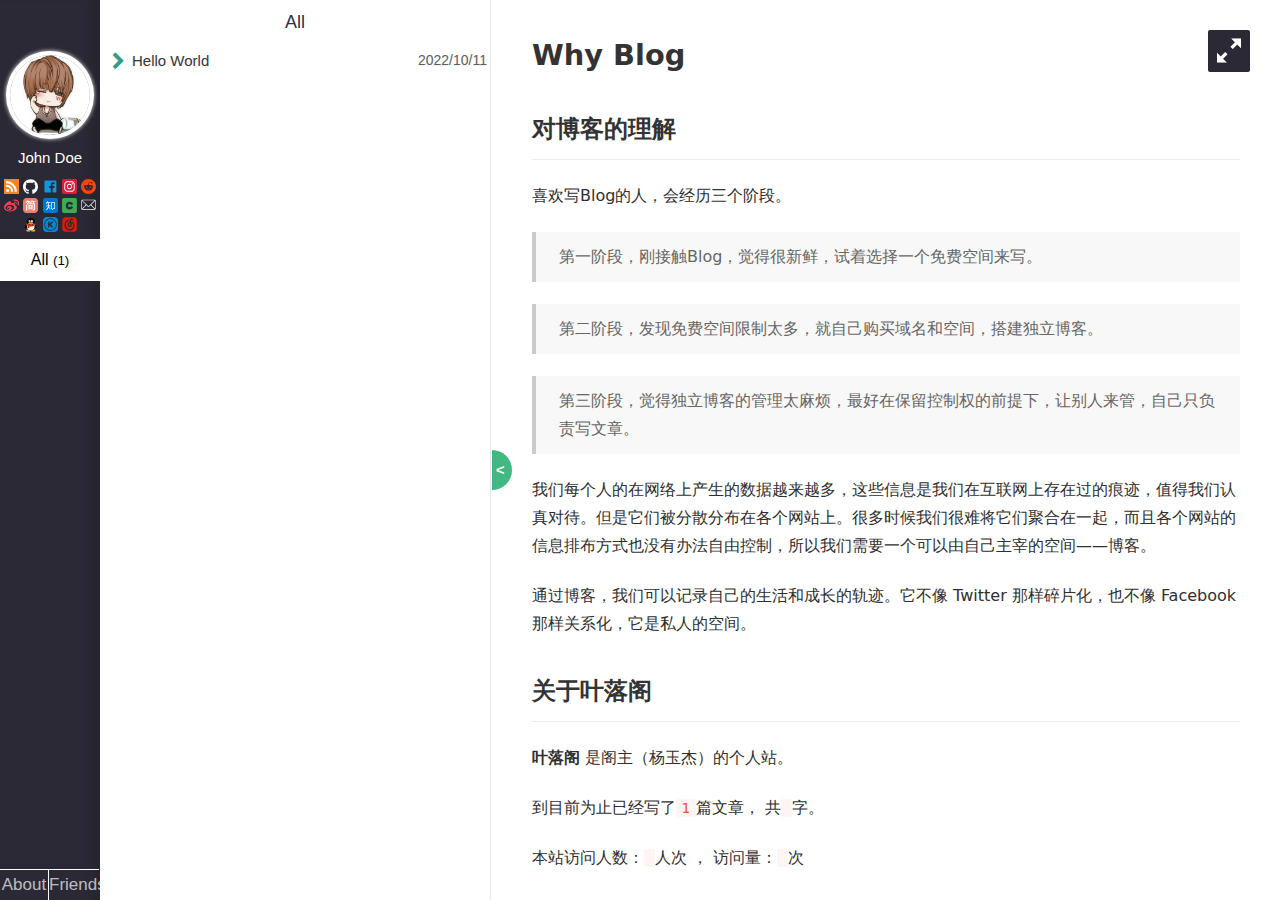
==== index.html @ d43d52f9 "Site updated: 2022-10-11 15:00:33" ====
<!DOCTYPE html>
<html>
<head>
  <meta charset="utf-8">
  <title>Hexo</title>
  <meta name="keywords" content="">
  <meta name="description" content="Hexo">
    <meta name="viewport" content="width=device-width, initial-scale=1, maximum-scale=1">
<meta property="og:type" content="website">
<meta property="og:title" content="Hexo">
<meta property="og:url" content="http://example.com/index.html">
<meta property="og:site_name" content="Hexo">
<meta property="og:locale" content="en_US">
<meta property="article:author" content="John Doe">
<meta name="twitter:card" content="summary">


<link rel="icon" href="/img/avatar.jpg">

<link href="/css/style.css?v=1.1.0" rel="stylesheet">

<link href="/css/hl_theme/atom-light.css?v=1.1.0" rel="stylesheet">

<link href="//cdn.jsdelivr.net/npm/animate.css@4.1.0/animate.min.css" rel="stylesheet">

<script src="//cdn.jsdelivr.net/npm/jquery@3.5.1/dist/jquery.min.js"></script>
<script src="/js/titleTip.js?v=1.1.0" ></script>

<script src="//cdn.jsdelivr.net/npm/highlightjs@9.16.2/highlight.pack.min.js"></script>
<script>
    hljs.initHighlightingOnLoad();
</script>

<script src="//cdn.jsdelivr.net/npm/nprogress@0.2.0/nprogress.min.js"></script>



<script src="//cdn.jsdelivr.net/npm/jquery.cookie@1.4.1/jquery.cookie.min.js" ></script>

<script src="/js/iconfont.js?v=1.1.0" ></script>

<meta name="generator" content="Hexo 6.3.0"></head>
<div style="display: none">
  <input class="theme_disqus_on" value="false">
  <input class="theme_preload_comment" value="">
  <input class="theme_blog_path" value="">
  <input id="theme_shortcut" value="true" />
  <input id="theme_highlight_on" value="true" />
  <input id="theme_code_copy" value="true" />
</div>



<body>
<aside class="nav mobile">
    <div class="nav-left">
        <a href="/"
   class="avatar_target">
    <img class="avatar"
         src="/img/avatar.jpg"/>
</a>
<div class="author">
    <span>John Doe</span>
</div>

<div class="icon">
    
        
            <a title="rss"
               href="/atom.xml"
               target="_blank">
                
                    <svg class="iconfont-svg" aria-hidden="true">
                        <use xlink:href="#icon-rss"></use>
                    </svg>
                
            </a>
        
    
        
            <a title="github"
               href="https://github.com/yelog"
               target="_blank">
                
                    <svg class="iconfont-svg" aria-hidden="true">
                        <use xlink:href="#icon-github"></use>
                    </svg>
                
            </a>
        
    
        
            <a title="facebook"
               href="https://www.facebook.com/faker.tops"
               target="_blank">
                
                    <svg class="iconfont-svg" aria-hidden="true">
                        <use xlink:href="#icon-facebook"></use>
                    </svg>
                
            </a>
        
    
        
    
        
    
        
            <a title="instagram"
               href="https://www.facebook.com/faker.tops"
               target="_blank">
                
                    <svg class="iconfont-svg" aria-hidden="true">
                        <use xlink:href="#icon-instagram"></use>
                    </svg>
                
            </a>
        
    
        
            <a title="reddit"
               href="https://www.reddit.com/user/yelog/"
               target="_blank">
                
                    <svg class="iconfont-svg" aria-hidden="true">
                        <use xlink:href="#icon-reddit"></use>
                    </svg>
                
            </a>
        
    
        
            <a title="weibo"
               href="http://weibo.com/u/2307534817"
               target="_blank">
                
                    <svg class="iconfont-svg" aria-hidden="true">
                        <use xlink:href="#icon-weibo"></use>
                    </svg>
                
            </a>
        
    
        
            <a title="jianshu"
               href="https://www.jianshu.com/u/ff56736de7cf"
               target="_blank">
                
                    <svg class="iconfont-svg" aria-hidden="true">
                        <use xlink:href="#icon-jianshu"></use>
                    </svg>
                
            </a>
        
    
        
            <a title="zhihu"
               href="https://www.zhihu.com/people/jaytp/activities"
               target="_blank">
                
                    <svg class="iconfont-svg" aria-hidden="true">
                        <use xlink:href="#icon-zhihu"></use>
                    </svg>
                
            </a>
        
    
        
    
        
            <a title="oschina"
               href="https://my.oschina.net/yelog"
               target="_blank">
                
                    <svg class="iconfont-svg" aria-hidden="true">
                        <use xlink:href="#icon-oschina"></use>
                    </svg>
                
            </a>
        
    
        
    
        
            <a title="email"
               href="mailto:jaytp@qq.com"
               target="_blank">
                
                    <svg class="iconfont-svg" aria-hidden="true">
                        <use xlink:href="#icon-email"></use>
                    </svg>
                
            </a>
        
    
        
            <a title="qq"
               href="http://wpa.qq.com/msgrd?v=3&uin=872336115&site=qq&menu=yes"
               target="_blank">
                
                    <svg class="iconfont-svg" aria-hidden="true">
                        <use xlink:href="#icon-qq"></use>
                    </svg>
                
            </a>
        
    
        
            <a title="kugou"
               href="https://www.kugou.com/"
               target="_blank">
                
                    <svg class="iconfont-svg" aria-hidden="true">
                        <use xlink:href="#icon-kugou"></use>
                    </svg>
                
            </a>
        
    
        
            <a title="neteasemusic"
               href="https://music.163.com/#/user/home?id=88151013"
               target="_blank">
                
                    <svg class="iconfont-svg" aria-hidden="true">
                        <use xlink:href="#icon-neteasemusic"></use>
                    </svg>
                
            </a>
        
    
</div>




<ul>
    <li>
        <div class="all active" data-rel="All">All
            
                <small>(1)</small>
            
        </div>
    </li>
    
</ul>
<div class="left-bottom">
    <div class="menus">
        
            
            
            
    </div>
    <div>
        
            <a class="about  hasFriend  site_url"
               
               href="/about">About</a>
        
        <a style="width: 50%"
                
                                           class="friends">Friends</a>
        
    </div>
</div>
<input type="hidden" id="yelog_site_posts_number" value="1">

<div style="display: none">
    <span id="busuanzi_value_site_uv"></span>
    <span id="busuanzi_value_site_pv"></span>
</div>

    </div>
    <div class="nav-right">
        <div class="friends-area">
    <div class="friends-title">
        Links
        <i class="iconfont icon-left"></i>
    </div>
    <div class="friends-content">
        <ul>
            
            <li><a target="_blank" href="http://yelog.org/">叶落阁</a></li>
            
        </ul>
    </div>
</div>
        <div class="title-list">
    <div class="right-top">
        <div id="default-panel">
            <i class="iconfont icon-search" data-title="搜索 快捷键 i"></i>
            <div class="right-title">All</div>
            <i class="iconfont icon-file-tree" data-title="切换到大纲视图 快捷键 w"></i>
        </div>
        <div id="search-panel">
            <i class="iconfont icon-left" data-title="返回"></i>
            <input id="local-search-input" autocomplete="off"/>
            <label class="border-line" for="input"></label>
            <i class="iconfont icon-case-sensitive" data-title="大小写敏感"></i>
            <i class="iconfont icon-tag" data-title="标签"></i>
        </div>
        <div id="outline-panel" style="display: none">
            <div class="right-title">大纲</div>
            <i class="iconfont icon-list" data-title="切换到文章列表"></i>
        </div>
    </div>

    <div class="tags-list">
    <input id="tag-search" />
    <div class="tag-wrapper">
        
    </div>

</div>

    
    <nav id="title-list-nav">
        
        
        <a  class="All "
           href="/2022/10/11/hello-world/"
           data-tag=""
           data-author="" >
            <span class="post-title" title="Hello World">Hello World</span>
            <span class="post-date" title="2022-10-11 10:20:55">2022/10/11</span>
        </a>
        
        <div id="no-item-tips">

        </div>
    </nav>
    <div id="outline-list">
    </div>
</div>

    </div>
    <div class="hide-list">
        <div class="semicircle" data-title="切换全屏 快捷键 s">
            <div class="brackets first"><</div>
            <div class="brackets">&gt;</div>
        </div>
    </div>
</aside>
<div id="post" class="index">
    <div class="pjax">
        <article class="index">
            <div class="toc-ref">
    
        <ol class="toc"><li class="toc-item toc-level-1"><a class="toc-link" href="#Why-Blog"><span class="toc-text">Why Blog</span></a><ol class="toc-child"><li class="toc-item toc-level-2"><a class="toc-link" href="#%E5%AF%B9%E5%8D%9A%E5%AE%A2%E7%9A%84%E7%90%86%E8%A7%A3"><span class="toc-text">对博客的理解</span></a></li><li class="toc-item toc-level-2"><a class="toc-link" href="#%E5%85%B3%E4%BA%8E%E5%8F%B6%E8%90%BD%E9%98%81"><span class="toc-text">关于叶落阁</span></a></li><li class="toc-item toc-level-2"><a class="toc-link" href="#%E5%8D%9A%E5%AE%A2%E5%B9%B3%E5%8F%B0"><span class="toc-text">博客平台</span></a></li></ol></li></ol>
    
<style>
    .left-col .switch-btn,
    .left-col .switch-area {
        display: none;
    }
    .toc-level-3 i,
    .toc-level-3 ol {
        display: none !important;
    }
</style>
</div>
            <h1 id="Why-Blog"><a href="#Why-Blog" class="headerlink" title="Why Blog"></a>Why Blog</h1><h2 id="对博客的理解"><a href="#对博客的理解" class="headerlink" title="对博客的理解"></a>对博客的理解</h2><p>喜欢写Blog的人，会经历三个阶段。</p>
<blockquote>
<p>第一阶段，刚接触Blog，觉得很新鲜，试着选择一个免费空间来写。</p>
</blockquote>
<blockquote>
<p>第二阶段，发现免费空间限制太多，就自己购买域名和空间，搭建独立博客。</p>
</blockquote>
<blockquote>
<p>第三阶段，觉得独立博客的管理太麻烦，最好在保留控制权的前提下，让别人来管，自己只负责写文章。</p>
</blockquote>
<p>我们每个人的在网络上产生的数据越来越多，这些信息是我们在互联网上存在过的痕迹，值得我们认真对待。但是它们被分散分布在各个网站上。很多时候我们很难将它们聚合在一起，而且各个网站的信息排布方式也没有办法自由控制，所以我们需要一个可以由自己主宰的空间——博客。</p>
<p>通过博客，我们可以记录自己的生活和成长的轨迹。它不像 Twitter 那样碎片化，也不像 Facebook 那样关系化，它是私人的空间。</p>
<h2 id="关于叶落阁"><a href="#关于叶落阁" class="headerlink" title="关于叶落阁"></a>关于叶落阁</h2><p><strong>叶落阁</strong> 是阁主（杨玉杰）的个人站。</p>
<p>到目前为止已经写了<code class="article_number"></code>篇文章， 共<code class="site_word_count"></code>字。</p>
<p>本站访问人数：<code class="site_uv"></code>人次 ， 访问量：<code class="site_pv"></code>次</p>
<h2 id="博客平台"><a href="#博客平台" class="headerlink" title="博客平台"></a>博客平台</h2><p>这个博客通过 <a target="_blank" rel="noopener" href="https://hexo.io/">Hexo</a> 生成，部署在 <a target="_blank" rel="noopener" href="https://pages.github.com/">GitHub Pages</a>主题 <a target="_blank" rel="noopener" href="https://github.com/yelog/hexo-theme-3-hexo">3-hexo</a> 已经在github上开源</p>
<p><code>3-hexo</code> 主题使用交流可以加 Q群: <a target="_blank" href="//shang.qq.com/wpa/qunwpa?idkey=e8cf083cc097141eaf323396f1766809b8e90ff00c67bb441898f672892f6904"><img data-ignore border="0" src="//pub.idqqimg.com/wpa/images/group.png" alt="3-hexo使用交流" title="3-hexo使用交流"></a></p>
<p>主要功能：</p>
<ul>
<li>搜索支持文章标题、标签(#标签)、作者(@作者)</li>
<li>pad&#x2F;手机等移动端适配</li>
<li>页面全局快捷键 <a target="_blank" rel="noopener" href='http://yelog.org/2017/03/24/3-hexo-shortcuts/'>3-hexo快捷键说明</a></li>
</ul>

        </article>
        
        <p>
            <a  class="dashang" onclick="dashangToggle()">赏</a>
        </p>
        
        
    </div>
    <div class="copyright">
        <p class="footer-entry">
    ©2016-2020 Yelog
</p>
<p class="footer-entry">Built with <a href="https://hexo.io/" target="_blank">Hexo</a> and <a href="https://github.com/yelog/hexo-theme-3-hexo" target="_blank">3-hexo</a> theme</p>

    </div>
</div>
<div class="full-toc">
    <button class="full" data-title="切换全屏 快捷键 s"><span class="min mobile"></span></button>
<a class="" id="rocket" ></a>

</div>

<div class="hide_box" onclick="dashangToggle()"></div>
<div class="shang_box">
    <a class="shang_close"  onclick="dashangToggle()">×</a>
    <div class="shang_tit">
        <p>Help us with donation</p>
    </div>
    <div class="shang_payimg">
        <div class="pay_img">
            <img src="/img/alipay.jpg" class="alipay" title="扫码支持">
            <img src="/img/weixin.jpg" class="weixin" title="扫码支持">
        </div>
    </div>
    <div class="shang_payselect">
        <span><label><input type="radio" name="pay" checked value="alipay">alipay</label></span><span><label><input type="radio" name="pay" value="weixin">weixin</label></span>
    </div>
</div>


</body>
<script src="/js/jquery.pjax.js?v=1.1.0" ></script>

<script src="/js/script.js?v=1.1.0" ></script>
<script>
    var img_resize = 'default';
    function initArticle() {
        /*渲染对应的表格样式*/
        
            $("#post .pjax table").addClass("green_title");
        

        /*渲染打赏样式*/
        
        $("input[name=pay]").on("click", function () {
            if($("input[name=pay]:checked").val()=="weixin"){
                $(".shang_box .shang_payimg .pay_img").addClass("weixin_img");
            } else {
                $(".shang_box .shang_payimg .pay_img").removeClass("weixin_img");
            }
        })
        

        /*高亮代码块行号*/
        

        /*访问数量*/
        
        $.getScript("//busuanzi.ibruce.info/busuanzi/2.3/busuanzi.pure.mini.js");
        

        /*代码高亮，行号对齐*/
        $('.pre-numbering').css('line-height',$('.has-numbering').css('line-height'));

        
        
    }

    /*打赏页面隐藏与展示*/
    
    function dashangToggle() {
        $(".shang_box").fadeToggle();
        $(".hide_box").fadeToggle();
    }
    

</script>

<!--加入行号的高亮代码块样式-->

<!--自定义样式设置-->
<style>
    
    
    .nav {
        width: 542px;
    }
    .nav.fullscreen {
        margin-left: -542px;
    }
    .nav-left {
        width: 120px;
    }
    
    
    @media screen and (max-width: 1468px) {
        .nav {
            width: 492px;
        }
        .nav.fullscreen {
            margin-left: -492px;
        }
        .nav-left {
            width: 100px;
        }
    }
    
    
    @media screen and (max-width: 1024px) {
        .nav {
            width: 492px;
            margin-left: -492px
        }
        .nav.fullscreen {
            margin-left: 0;
        }
    }
    
    @media screen and (max-width: 426px) {
        .nav {
            width: 100%;
        }
        .nav-left {
            width: 100%;
        }
    }
    
    
    .nav-right .title-list nav a .post-title, .nav-right .title-list #local-search-result a .post-title {
        color: #383636;
    }
    
    
    .nav-right .title-list nav a .post-date, .nav-right .title-list #local-search-result a .post-date {
        color: #5e5e5f;
    }
    
    
    .nav-right nav a.hover, #local-search-result a.hover{
        background-color: #e2e0e0;
    }
    
    

    /*列表样式*/
    

    /* 背景图样式 */
    
    


    /*引用块样式*/
    

    /*文章列表背景图*/
    

    
</style>







</html>
---- css/style.css ----
#comments {
  padding: 2.5em;
  background: #fff;
}
#comments .comment-bar {
  display: block;
  cursor: pointer;
  background: rgba(255,255,255,0.3);
  padding: 0.5rem;
  -webkit-box-shadow: 3px 2px 8px rgba(0,0,0,0.07);
  box-shadow: 3px 2px 8px rgba(0,0,0,0.07);
  text-align: center;
  font-size: 2rem;
}
#comments .comment-bar a {
  display: inline-block;
  width: 3em;
  text-decoration: none;
  outline-width: 0;
  color: #258fb8;
  outline: none;
}
#comments .comment-bar a .fa.pulse {
  -webkit-animation-name: pulse;
  animation-name: pulse;
}
#comments .comment-bar a .fa.animated {
  -webkit-animation-duration: 1s;
  animation-duration: 1s;
  -webkit-animation-fill-mode: both;
  animation-fill-mode: both;
}
#comments .comment-bar a .fa.animated.infinite {
  -webkit-animation-iteration-count: infinite;
  animation-iteration-count: infinite;
}
#comments .comment-bar a .fa:before {
  content: "\f27b";
}
#comments .comment-bar a .fa.fa-spinner {
  display: none;
}
.shang_box {
  width: 540px;
  height: 450px;
  padding: 10px;
  background-color: #3f3f3f;
  -webkit-border-radius: 10px;
  border-radius: 10px;
  position: fixed;
  z-index: 41;
  left: 50%;
  top: 50%;
  margin-left: -280px;
  margin-top: -225px;
  border: 1px dotted #000;
  display: none;
}
.shang_box .shang_close {
  position: absolute;
  display: inline-block;
  font-weight: 200;
  font-size: 50px;
  right: 19px;
  outline: none;
  text-shadow: none;
  color: #4094c7;
}
.shang_box .shang_tit {
  width: 100%;
  font-family: Roboto, "Roboto", serif;
  height: 75px;
  text-align: center;
  line-height: 66px;
  color: #fff;
  font-size: 30px;
  margin-top: 7px;
  margin-right: 2px;
}
.shang_box .shang_payimg {
  width: 255px;
  height: 255px;
  padding: 10px;
  border: 6px solid #4094c7;
  margin: 0 auto;
  -webkit-border-radius: 3px;
  border-radius: 3px;
  overflow: hidden;
}
.shang_box .shang_payimg .pay_img {
  width: 535px;
  vertical-align: middle;
  transition: margin-left 0.5s;
}
.shang_box .shang_payimg .pay_img.weixin_img {
  margin-left: -280px;
}
.shang_box .shang_payimg .pay_img img {
  width: 255px;
}
.shang_box .shang_payimg .pay_img img.weixin {
  margin: auto 0 auto 16px;
  display: block;
  float: right;
}
.shang_box .shang_payselect {
  font-size: 20px;
  color: #fff;
  text-align: center;
  margin: 0 auto;
  margin-top: 20px;
  height: 60px;
  width: 320px;
}
.shang_box .shang_payselect input[type=radio],
.shang_box .shang_payselect label {
  cursor: pointer;
}
.hide_box {
  z-index: 40;
  background: #000;
  opacity: 0.5;
  -moz-opacity: 0.5;
  left: 0;
  top: 0;
  bottom: 0;
  right: 0;
  height: 100%;
  width: 100%;
  position: fixed;
  display: none;
}
@-webkit-keyframes fadeIns {
  from {
    -webkit-transform: translateY(30px);
    opacity: 0;
  }
  to {
    -webkit-transform: translateY(0);
    opacity: 1;
  }
}
@-moz-keyframes fadeIns {
  from {
    -moz-transform: translateY(30px);
    opacity: 0;
  }
  to {
    -moz-transform: translateY(0);
    opacity: 1;
  }
}
@-ms-keyframes fadeIns {
  from {
    -ms-transform: translateY(30px);
    opacity: 0;
  }
  to {
    -ms-transform: translateY(0);
    opacity: 1;
  }
}
@-o-keyframes fadeIns {
  from {
    -o-transform: translateY(30px);
    opacity: 0;
  }
  to {
    -o-transform: translateY(0);
    opacity: 1;
  }
}
@-webkit-keyframes fadeOuts {
  from {
    -webkit-transform: translateY(0);
    opacity: 1;
  }
  to {
    -webkit-transform: translateY(-30px);
    opacity: 0;
  }
}
@-moz-keyframes fadeOuts {
  from {
    -moz-transform: translateY(0);
    opacity: 1;
  }
  to {
    -moz-transform: translateY(-30px);
    opacity: 0;
  }
}
@-ms-keyframes fadeOuts {
  from {
    -ms-transform: translateY(0);
    opacity: 1;
  }
  to {
    -ms-transform: translateY(-30px);
    opacity: 0;
  }
}
@-o-keyframes fadeOuts {
  from {
    -o-transform: translateY(0);
    opacity: 1;
  }
  to {
    -o-transform: translateY(-30px);
    opacity: 0;
  }
}
@-moz-keyframes fadeIns {
  from {
    transform: translateY(30px);
    opacity: 0;
  }
  to {
    transform: translateY(0);
    opacity: 1;
  }
}
@-webkit-keyframes fadeIns {
  from {
    transform: translateY(30px);
    opacity: 0;
  }
  to {
    transform: translateY(0);
    opacity: 1;
  }
}
@-o-keyframes fadeIns {
  from {
    transform: translateY(30px);
    opacity: 0;
  }
  to {
    transform: translateY(0);
    opacity: 1;
  }
}
@keyframes fadeIns {
  from {
    transform: translateY(30px);
    opacity: 0;
  }
  to {
    transform: translateY(0);
    opacity: 1;
  }
}
@-moz-keyframes fadeOuts {
  from {
    transform: translateY(0);
    opacity: 1;
  }
  to {
    transform: translateY(-30px);
    opacity: 0;
  }
}
@-webkit-keyframes fadeOuts {
  from {
    transform: translateY(0);
    opacity: 1;
  }
  to {
    transform: translateY(-30px);
    opacity: 0;
  }
}
@-o-keyframes fadeOuts {
  from {
    transform: translateY(0);
    opacity: 1;
  }
  to {
    transform: translateY(-30px);
    opacity: 0;
  }
}
@keyframes fadeOuts {
  from {
    transform: translateY(0);
    opacity: 1;
  }
  to {
    transform: translateY(-30px);
    opacity: 0;
  }
}
@font-face {
  font-family: 'icomoon';
  src: url("fonts/icomoon.eot?ul7tfk");
  src: url("fonts/icomoon.eot?ul7tfk#iefix") format('embedded-opentype'), url("fonts/icomoon.ttf?ul7tfk") format('truetype'), url("fonts/icomoon.woff?ul7tfk") format('woff'), url("fonts/icomoon.svg?ul7tfk#icomoon") format('svg');
  font-weight: normal;
  font-style: normal;
}
.article .article-meta .date:before,
.nav-right nav a:before,
#local-search-result a:before,
.nav-right form .cross:before,
.full-toc .full .min:before,
.full-toc .full .max:before,
.full-toc .post-toc-menu .post-toc-menu-icons:before,
.nav-left .icon a:before,
#post .pjax article .article-meta .top:before,
.article .article-meta .author:before,
.full-toc #rocket:before,
.full-toc #rocket:after,
.nav-right .back-title-list:before {
  margin-right: 0.2em;
  font-family: 'icomoon' !important;
  speak: none;
  font-style: normal;
  font-weight: normal;
  font-variant: normal;
  text-transform: none;
  line-height: 1;
  -webkit-font-smoothing: antialiased;
}
@font-face {
  font-family: 'iconfont'; /* project id 236002 */
  src: url("//at.alicdn.com/t/font_236002_600u3zzht94.eot");
  src: url("//at.alicdn.com/t/font_236002_600u3zzht94.eot?#iefix") format('embedded-opentype'), url("//at.alicdn.com/t/font_236002_600u3zzht94.woff2") format('woff2'), url("//at.alicdn.com/t/font_236002_600u3zzht94.woff") format('woff'), url("//at.alicdn.com/t/font_236002_600u3zzht94.ttf") format('truetype'), url("//at.alicdn.com/t/font_236002_600u3zzht94.svg#iconfont") format('svg');
}
.iconfont {
  font-family: "iconfont", "custom-iconfont" !important;
  font-size: 16px;
  font-style: normal;
  -webkit-font-smoothing: antialiased;
  -moz-osx-font-smoothing: grayscale;
}
.icon-clock:before {
  content: "\e787";
}
.icon-search:before {
  content: "\e60f";
}
.icon-email:before {
  content: "\e665";
}
.icon-cancle:before {
  content: "\e602";
}
.icon-right:before {
  content: "\e65b";
}
.icon-tag:before {
  content: "\e603";
}
.icon-rss:before {
  content: "\e611";
}
.icon-csdn:before {
  content: "\e601";
}
.icon-juejin:before {
  content: "\e605";
}
.icon-twitter:before {
  content: "\e659";
}
.icon-github:before {
  content: "\e600";
}
.icon-jianshu:before {
  content: "\e68a";
}
.icon-zhihu:before {
  content: "\e6c2";
}
.icon-facebook:before {
  content: "\e604";
}
.icon-linkedin:before {
  content: "\e64d";
}
.icon-instagram:before {
  content: "\e66c";
}
.icon-weibo:before {
  content: "\e698";
}
.icon-oschina:before {
  content: "\e606";
}
.icon-reddit:before {
  content: "\e60c";
}
.icon-qq:before {
  content: "\e626";
}
.icon-kugou:before {
  content: "\e6ce";
}
.icon-file-tree:before {
  content: "\e6a6";
}
.icon-left:before {
  content: "\e624";
}
.icon-list:before {
  content: "\e619";
}
.icon-category:before {
  content: "\e62c";
}
.icon-tag:before {
  content: "\e7a3";
}
.icon-case-sensitive:before {
  content: "\e612";
}
.neteasemusic:before {
  content: "\e607";
}
.iconfont-svg {
  width: 1em;
  height: 1em;
  vertical-align: -0.15em;
  fill: currentColor;
  overflow: hidden;
}
.full-toc .full {
  display: block;
  position: fixed;
  top: 30px;
  right: 40px;
  z-index: 31;
  width: 42px;
  height: 42px;
  padding: 0;
  background: transparent;
  border: none;
  border-radius: 2px;
  outline: none;
  overflow: hidden;
  cursor: pointer;
}
.full-toc .full .min,
.full-toc .full .max {
  transform: translateX(50%);
  padding-top: 9px;
  display: block;
  width: 200%;
  height: 42px;
  margin-left: -100%;
  font-size: 24px;
  line-height: 42px;
  color: #fff;
  background: #2a2935;
  overflow: hidden;
}
.full-toc .full .min:before {
  float: left;
  width: 50%;
  content: "\e98b";
}
.full-toc .full .max:before {
  float: left;
  width: 50%;
  content: "\e98c";
}
.full-toc #rocket {
  position: fixed;
  bottom: 30px;
  top: auto;
  right: 20px;
  font-size: 40px;
  z-index: 21;
  display: none;
  opacity: 0;
  transition: opacity 0.8s, bottom 0.8s;
}
.full-toc #rocket:hover {
  opacity: 1;
}
.full-toc #rocket:hover::before {
  color: #449fdb;
}
.full-toc #rocket:before {
  content: "\e900";
  position: absolute;
  bottom: 0;
  right: -4px;
  transition: color 0.5s;
}
.full-toc #rocket.launch {
  bottom: 450px;
  opacity: 0;
}
.full-toc #rocket.launch:before {
  content: "\e900";
  position: absolute;
  bottom: 0;
  right: -4px;
  color: #449fdb;
}
.full-toc #rocket.launch:after {
  content: "\e9a9";
  position: absolute;
  right: 9px;
  bottom: -16px;
  font-size: 21px;
  color: #f00;
}
.nav-left {
  width: 120px;
  height: 100%;
  background: #2a2935;
  box-shadow: inset -15px 0 15px -15px #222;
  float: left;
  position: relative;
  -webkit-user-select: none;
  -moz-user-select: none;
  -ms-user-select: none;
  -o-user-select: none;
  user-select: none;
}
.nav-left .avatar {
  width: 100px;
  height: 100px;
  margin: 55px auto 15px;
  border-radius: 50%;
  box-shadow: 0 0 0 4px #fff, 0 0 4px 4px #eee;
  background-repeat: no-repeat;
  background-size: 100px 100px;
  display: block;
}
.nav-left .avatar:hover {
  -webkit-animation: rubberBand 1s;
  animation: rubberBand 1s;
}
.nav-left .author {
  text-align: center;
  height: 27px;
  color: #fff;
}
.nav-left .more-menus {
  display: none;
}
.nav-left .icon {
  text-align: center;
  margin: 0 auto 5px;
}
.nav-left .icon a {
  color: #fff;
  line-height: 19px;
}
.nav-left .icon a:hover {
  color: #309e85;
}
.nav-left ul {
  margin: 0;
  padding: 0;
  font-size: 17px;
  border-top: 1px solid #fff;
  list-style: none;
  overflow-y: auto;
}
.nav-left ul.sub {
  transition: height 0.3s, border-top 0.3s;
  border-left: solid 2px #f00;
  overflow-y: hidden;
}
.nav-left ul.sub.hide {
  height: 0 !important;
  border-top: hidden;
}
.nav-left ul.sub li {
  line-height: 25px;
  font-size: 14px;
}
.nav-left ul.sub li:last-child {
  border-bottom: hidden;
}
.nav-left ul.sub li>div {
  height: 25px;
}
.nav-left ul li {
  line-height: 40px;
  text-align: center;
  border-bottom: 1px solid #fff;
  cursor: pointer;
}
.nav-left ul li>div {
  height: 40px;
  color: rgba(255,255,255,0.7);
  transition: all 0.15s linear;
  position: relative;
  white-space: nowrap;
  overflow: hidden;
}
.nav-left ul li>div:hover {
  color: #f7f7f7;
  box-shadow: inset 6px 0 0.09px #fff;
}
.nav-left ul li>div.active {
  color: #020202;
  box-shadow: inset 165px 0 0.09px #fff;
}
.nav-left ul li>div>.fold {
  left: 4px;
  font-size: 0.7em;
  position: absolute;
  transition: transform 0.3s;
}
.nav-left ul li>div>.fold.unfold {
  transform: rotate(90deg);
}
.nav-left .left-bottom {
  position: absolute;
  display: table;
  border-collapse: collapse;
  bottom: 0;
  width: 100%;
  font-size: 0;
  color: rgba(255,255,255,0.7);
}
.nav-left .left-bottom a {
  font-size: 17px;
  display: table-cell;
  height: 30px;
  text-align: center;
  vertical-align: middle;
  border-top: 1px solid #fff;
  width: 100%;
  line-height: 30px;
}
.nav-left .left-bottom a.about {
  display: inline-block;
}
.nav-left .left-bottom a.about.hasFriend {
  border-right: 1px solid #fff;
  width: calc(49% - 1px);
}
.nav-left .left-bottom a.friends {
  display: inline-block;
}
.nav-left .left-bottom a.dynamic-menu {
  display: block;
}
.nav-right {
  width: 420px;
  height: 100%;
  background: #fff;
  border-right: 1px solid #e5e8ec;
  overflow: hidden;
  float: left;
  position: relative;
  -webkit-user-select: none;
  -moz-user-select: none;
  -ms-user-select: none;
  -o-user-select: none;
  user-select: none;
}
.nav-right .title-list {
  margin-left: 0;
  transition: margin-left 0.5s;
}
.nav-right .title-list.friend {
  margin-left: 421px;
}
.nav-right .title-list .right-top {
  height: 45px;
  position: absolute;
  top: 0;
  width: 100%;
  font-size: 15px;
}
.nav-right .title-list .right-top #default-panel,
.nav-right .title-list .right-top #outline-panel {
  text-align: center;
  height: 45px;
}
.nav-right .title-list .right-top #default-panel .right-title,
.nav-right .title-list .right-top #outline-panel .right-title {
  height: 45px;
  line-height: 45px;
  font-size: 18px;
}
.nav-right .title-list .right-top #default-panel .iconfont,
.nav-right .title-list .right-top #outline-panel .iconfont {
  position: absolute;
  top: 50%;
  transform: translate(0, -50%);
  cursor: pointer;
  font-size: 16px;
}
.nav-right .title-list .right-top #default-panel .iconfont.icon-search,
.nav-right .title-list .right-top #outline-panel .iconfont.icon-search {
  left: 15px;
}
.nav-right .title-list .right-top #default-panel .iconfont.icon-search.active,
.nav-right .title-list .right-top #outline-panel .iconfont.icon-search.active {
  color: #007fff;
}
.nav-right .title-list .right-top #default-panel .iconfont.icon-file-tree,
.nav-right .title-list .right-top #outline-panel .iconfont.icon-file-tree {
  right: 15px;
  font-size: 18px;
}
.nav-right .title-list .right-top #default-panel .iconfont.icon-list,
.nav-right .title-list .right-top #outline-panel .iconfont.icon-list {
  right: 15px;
}
.nav-right .title-list .right-top #search-panel {
  height: 45px;
  line-height: 45px;
  display: none;
}
.nav-right .title-list .right-top #search-panel .iconfont {
  position: absolute;
  top: 50%;
  transform: translate(0, -50%);
  cursor: pointer;
}
.nav-right .title-list .right-top #search-panel .iconfont.icon-left {
  left: 15px;
}
.nav-right .title-list .right-top #search-panel .iconfont.icon-case-sensitive {
  right: 50px;
}
.nav-right .title-list .right-top #search-panel .iconfont.icon-case-sensitive:hover::before,
.nav-right .title-list .right-top #search-panel .iconfont.icon-case-sensitive.active:before {
  background: #bfbcbc;
  padding: 1px;
  border: 1px solid #979696;
}
.nav-right .title-list .right-top #search-panel .iconfont.icon-tag {
  right: 15px;
}
.nav-right .title-list .right-top #search-panel #local-search-input {
  font-size: 18px;
  color: #333;
  height: 32px;
  width: calc(100% - 90px);
  margin: auto 45px auto 45px;
  border: none;
  border-bottom: 1px solid #e5e8ec;
  outline: none;
}
.nav-right .title-list .right-top #search-panel #local-search-input:focus + .border-line {
  width: calc(100% - 90px);
}
.nav-right .title-list .right-top #search-panel .border-line {
  position: absolute;
  left: 45px;
  right: 0;
  bottom: 5px;
  z-index: 1;
  height: 2px;
  background-color: #03a6ff;
  width: 0;
  transition: all 0.3s;
}
.nav-right .title-list .tags-list {
  display: none;
  margin: 15px 10px 15px;
  padding: 10px;
  background: #f1f1f1;
  border-radius: 25px;
  list-style: none outside none;
  width: 150px;
  position: fixed;
  z-index: 200;
  left: 200px;
  top: 45px;
  box-shadow: 0 2px 12px 0 rgba(0,0,0,0.1);
  border: 1px solid #ebeef5;
}
.nav-right .title-list .tags-list #tag-search {
  display: block;
  width: 100%;
  height: 28px;
  font-size: 17px;
  padding-left: 10px;
  border-radius: 14px;
  border: none;
  outline: none;
  box-sizing: border-box;
}
.nav-right .title-list .tags-list .tag-wrapper {
  max-height: 500px;
  overflow-y: auto;
  overflow-x: hidden;
  margin-top: 10px;
}
.nav-right .title-list .tags-list .tag-wrapper::-webkit-scrollbar {
  width: 3px;
}
.nav-right .title-list .tags-list .tag-wrapper::-webkit-scrollbar-thumb {
  background: #309e85;
}
.nav-right .title-list .tags-list .tag-wrapper li {
  float: none;
  cursor: pointer;
  position: relative;
  font-size: 14px;
  color: #333;
  padding: 0 20px;
}
.nav-right .title-list .tags-list .tag-wrapper li:hover {
  background: #fff;
}
.nav-right .title-list .tags-list .tag-wrapper li .icon-tag {
  position: absolute;
  left: 15px;
  top: 50%;
  transform: translate(0, -50%);
}
.nav-right .title-list .tags-list .tag-wrapper li a {
  height: 18px;
  line-height: 18px;
  padding: 0 5px 0 10px;
  position: relative;
  border-radius: 0 5px 5px 0;
  margin: 5px 9px 5px 8px;
  display: inline-block;
  white-space: nowrap;
  text-overflow: ellipsis;
}
.nav-right .title-list #outline-list {
  display: none;
  position: absolute;
  top: 45px;
  width: 100%;
  padding: 0 25px;
  box-sizing: border-box;
  height: calc(100vh - 45px);
  overflow-y: auto;
  overflow-x: hidden;
}
.nav-right .title-list #outline-list::-webkit-scrollbar {
  width: 3px;
}
.nav-right .title-list #outline-list::-webkit-scrollbar-thumb {
  background: #309e85;
}
.nav-right .title-list #outline-list .toc {
  list-style-type: none;
  font-size: 1rem;
  line-height: 1.3;
  padding: 0;
  color: #333;
  font-weight: 400;
  position: relative;
}
.nav-right .title-list #outline-list .toc:before {
  content: "";
  position: absolute;
  top: 0;
  left: 7px;
  bottom: 0;
  width: 2px;
  background-color: #ebedef;
  opacity: 0.5;
}
.nav-right .title-list #outline-list .toc .toc-level-1>a,
.nav-right .title-list #outline-list .toc .toc-level-2>a {
  font-weight: 600;
  color: #333;
  margin: 6px 0;
  padding: 4px 0 4px 21px;
}
.nav-right .title-list #outline-list .toc .toc-level-1>a:before,
.nav-right .title-list #outline-list .toc .toc-level-2>a:before {
  left: 5px;
  margin-top: -3px;
  width: 6px;
  height: 6px;
}
.nav-right .title-list #outline-list .toc ol {
  list-style-type: none;
}
.nav-right .title-list #outline-list .toc a {
  display: block;
  position: relative;
  padding: 4px 0 4px 12px;
  white-space: nowrap;
  overflow: hidden;
  text-overflow: ellipsis;
  transition: none;
}
.nav-right .title-list #outline-list .toc a:hover {
  background-color: #ebedef;
}
.nav-right .title-list #outline-list .toc a.active {
  background-color: #ebedef;
  color: #007fff;
}
.nav-right .title-list #outline-list .toc a:before {
  content: "";
  position: absolute;
  top: 50%;
  left: 0;
  margin-top: -2px;
  width: 4px;
  height: 4px;
  background-color: currentColor;
  border-radius: 50%;
}
.nav-right .title-list nav,
.nav-right .title-list #local-search-result {
  clear: both;
  width: 100%;
  height: calc(100vh - 45px);
  padding-bottom: 10px;
  color: #64717f;
  text-shadow: -1px 1px 0 rgba(125,139,153,0.1);
  overflow-y: auto;
  overflow-x: hidden;
  position: absolute;
  top: 45px;
  bottom: 0;
  -webkit-overflow-scrolling: touch;
}
.nav-right .title-list nav::-webkit-scrollbar,
.nav-right .title-list #local-search-result::-webkit-scrollbar {
  width: 3px;
}
.nav-right .title-list nav::-webkit-scrollbar-thumb,
.nav-right .title-list #local-search-result::-webkit-scrollbar-thumb {
  background: #309e85;
}
.nav-right .title-list nav #no-item-tips,
.nav-right .title-list #local-search-result #no-item-tips {
  display: none;
  height: 32px;
  line-height: 1.5;
  padding: 15px;
}
.nav-right .title-list nav #no-item-tips span,
.nav-right .title-list #local-search-result #no-item-tips span {
  color: #ff5722;
}
.nav-right .title-list nav .search-result-list,
.nav-right .title-list #local-search-result .search-result-list {
  margin-top: 0;
  padding-left: 0;
}
.nav-right .title-list nav .search-result-list .search-result,
.nav-right .title-list #local-search-result .search-result-list .search-result {
  padding: 0 16px 0 32px;
  margin: 0;
  color: #808080;
}
.nav-right .title-list nav .search-result-list .search-result .search-keyword,
.nav-right .title-list #local-search-result .search-result-list .search-result .search-keyword {
  color: #f00;
  font-style: normal;
}
.nav-right .title-list nav a,
.nav-right .title-list #local-search-result a {
  display: block;
  height: 32px;
  color: inherit;
  position: relative;
}
.nav-right .title-list nav a:before,
.nav-right .title-list #local-search-result a:before {
  content: "\e901";
  position: absolute;
  top: 7px;
  left: 12px;
  z-index: 1;
  font-size: 18px;
  color: #309e85;
}
.nav-right .title-list nav a#top:before,
.nav-right .title-list #local-search-result a#top:before {
  content: "\f08d";
}
.nav-right .title-list nav a.hover:before,
.nav-right .title-list #local-search-result a.hover:before {
  animation: wobble 1s linear;
}
.nav-right .title-list nav a .post-title,
.nav-right .title-list #local-search-result a .post-title {
  width: -webkit-calc(100% - 155px);
  width: -moz-calc(100% - 155px);
  width: calc(100% - 155px);
  float: left;
  clear: both;
  margin: 5px 0;
  padding-left: 32px;
  font-size: 16px;
  line-height: 22px;
  white-space: nowrap;
  text-decoration: none;
  text-overflow: ellipsis;
  color: #55606f;
  overflow: hidden;
  outline: none;
}
.nav-right .title-list nav a .post-title .search-keyword,
.nav-right .title-list #local-search-result a .post-title .search-keyword {
  color: #f00;
  font-style: normal;
}
.nav-right .title-list nav a .post-date,
.nav-right .title-list #local-search-result a .post-date {
  font-size: 15px;
  margin: 8px 0;
  padding-right: 3px;
  color: #9aa4af;
  float: right;
}
.nav-right .friends-area {
  height: 100%;
  margin-left: -421px;
  transition: margin-left 0.5s;
  position: absolute;
}
.nav-right .friends-area.friend {
  margin-left: 0;
}
.nav-right .friends-area .friends-title {
  height: 45px;
  text-align: center;
  vertical-align: middle;
  display: table-cell;
  width: 420px;
  font-size: 18px;
  position: relative;
}
.nav-right .friends-area .friends-title .icon-left {
  position: absolute;
  top: 50%;
  transform: translate(0, -50%) rotateZ(180deg);
  cursor: pointer;
  right: 15px;
}
.nav-right .friends-area .friends-content {
  overflow-y: auto;
  height: calc(100vh - 45px);
}
.nav-right .friends-area .friends-content a {
  line-height: 30px;
  color: #4183c4;
}
#nprogress {
  position: fixed;
  top: 0;
  left: 0;
  z-index: 1000;
  width: 100%;
  height: 3px;
}
#nprogress > .bar {
  height: 100%;
  background: #f00;
}
.spinner {
  width: 7px;
  height: 7px;
  position: relative;
  display: inline-block;
  margin-right: 10px;
  margin-left: -9px;
}
.cube1,
.cube2 {
  background-color: #bcc1c4;
  width: 7px;
  height: 7px;
  position: absolute;
  top: -6px;
  left: 0;
  -webkit-animation: cubemove 1.8s infinite ease-in-out;
  animation: cubemove 1.8s infinite ease-in-out;
}
.cube2 {
  -webkit-animation-delay: -0.9s;
  animation-delay: -0.9s;
}
@-webkit-keyframes cubemove {
  25% {
    -webkit-transform: translateX(9px) rotate(-90deg) scale(0.5);
  }
  50% {
    -webkit-transform: translateX(9px) translateY(9px) rotate(-180deg);
  }
  75% {
    -webkit-transform: translateX(0px) translateY(9px) rotate(-270deg) scale(0.5);
  }
  100% {
    -webkit-transform: rotate(-360deg);
  }
}
@-moz-keyframes cubemove {
  25% {
    transform: translateX(9px) rotate(-90deg) scale(0.5);
    -webkit-transform: translateX(9px) rotate(-90deg) scale(0.5);
  }
  50% {
    transform: translateX(9px) translateY(9px) rotate(-179deg);
    -webkit-transform: translateX(9px) translateY(9px) rotate(-179deg);
  }
  50.1% {
    transform: translateX(9px) translateY(9px) rotate(-180deg);
    -webkit-transform: translateX(9px) translateY(9px) rotate(-180deg);
  }
  75% {
    transform: translateX(0px) translateY(9px) rotate(-270deg) scale(0.5);
    -webkit-transform: translateX(0px) translateY(9px) rotate(-270deg) scale(0.5);
  }
  100% {
    transform: rotate(-360deg);
    -webkit-transform: rotate(-360deg);
  }
}
@-webkit-keyframes cubemove {
  25% {
    transform: translateX(9px) rotate(-90deg) scale(0.5);
    -webkit-transform: translateX(9px) rotate(-90deg) scale(0.5);
  }
  50% {
    transform: translateX(9px) translateY(9px) rotate(-179deg);
    -webkit-transform: translateX(9px) translateY(9px) rotate(-179deg);
  }
  50.1% {
    transform: translateX(9px) translateY(9px) rotate(-180deg);
    -webkit-transform: translateX(9px) translateY(9px) rotate(-180deg);
  }
  75% {
    transform: translateX(0px) translateY(9px) rotate(-270deg) scale(0.5);
    -webkit-transform: translateX(0px) translateY(9px) rotate(-270deg) scale(0.5);
  }
  100% {
    transform: rotate(-360deg);
    -webkit-transform: rotate(-360deg);
  }
}
@-o-keyframes cubemove {
  25% {
    transform: translateX(9px) rotate(-90deg) scale(0.5);
    -webkit-transform: translateX(9px) rotate(-90deg) scale(0.5);
  }
  50% {
    transform: translateX(9px) translateY(9px) rotate(-179deg);
    -webkit-transform: translateX(9px) translateY(9px) rotate(-179deg);
  }
  50.1% {
    transform: translateX(9px) translateY(9px) rotate(-180deg);
    -webkit-transform: translateX(9px) translateY(9px) rotate(-180deg);
  }
  75% {
    transform: translateX(0px) translateY(9px) rotate(-270deg) scale(0.5);
    -webkit-transform: translateX(0px) translateY(9px) rotate(-270deg) scale(0.5);
  }
  100% {
    transform: rotate(-360deg);
    -webkit-transform: rotate(-360deg);
  }
}
@keyframes cubemove {
  25% {
    transform: translateX(9px) rotate(-90deg) scale(0.5);
    -webkit-transform: translateX(9px) rotate(-90deg) scale(0.5);
  }
  50% {
    transform: translateX(9px) translateY(9px) rotate(-179deg);
    -webkit-transform: translateX(9px) translateY(9px) rotate(-179deg);
  }
  50.1% {
    transform: translateX(9px) translateY(9px) rotate(-180deg);
    -webkit-transform: translateX(9px) translateY(9px) rotate(-180deg);
  }
  75% {
    transform: translateX(0px) translateY(9px) rotate(-270deg) scale(0.5);
    -webkit-transform: translateX(0px) translateY(9px) rotate(-270deg) scale(0.5);
  }
  100% {
    transform: rotate(-360deg);
    -webkit-transform: rotate(-360deg);
  }
}
#post {
  height: 100%;
  font-weight: 400;
  font-size: 16px;
  line-height: 1.75;
  background: #f4f5f5;
  overflow-x: hidden;
  overflow-y: auto;
  -webkit-overflow-scrolling: touch;
  font-family: -apple-system, system-ui, BlinkMacSystemFont, Helvetica Neue, PingFang SC, Hiragino Sans GB, Microsoft YaHei, Arial, sans-serif;
  color: #2f2f2f;
  margin-left: 1px;
}
#post ::selection {
  color: #fff;
  background: #33caa6;
  text-shadow: none;
}
#post .pjax {
  max-width: 900px;
  min-height: calc(100vh - 143px);
  margin: 0 auto;
  overflow-y: auto;
  transition: padding-right 0.5s;
  opacity: 1;
}
#post .pjax.fadeIns {
  -webkit-animation: fadeIns 0.3s;
  -moz-animation: fadeIns 0.3s;
  -ms-animation: fadeIns 0.3s;
  -o-animation: fadeIns 0.3s;
  animation: fadeIns 0.3s;
}
#post .pjax.fadeOuts {
  -webkit-animation: fadeOuts 0.2s;
  -moz-animation: fadeOuts 0.2s;
  -ms-animation: fadeOuts 0.2s;
  -o-animation: fadeOuts 0.2s;
  animation: fadeOuts 0.2s;
}
#post .pjax article {
  padding: 2.5em;
  background: #fff;
/* Inline code */
}
#post .pjax article .article-entry>p:nth-child(1) {
  margin-top: 20px;
}
#post .pjax article .article-meta {
  font-size: 0.9em;
  color: #bcc1c4;
  border-left: 3px solid #b4b4b4;
  padding-left: 10px;
}
#post .pjax article .article-meta > span {
  margin-right: 8px;
}
#post .pjax article .article-meta .origin a {
  color: inherit;
}
#post .pjax article .article-meta .origin a:hover {
  color: #4078c0;
}
#post .pjax article .article-meta .top-comment a {
  cursor: pointer;
  color: inherit;
  font: 400 15px/1 "Open Sans", "Hiragino Sans GB", sans-serif;
}
#post .pjax article .article-meta .top-comment a:hover {
  color: #4078c0;
}
#post .pjax article .article-meta .top:before {
  content: "\f08d";
}
#post .pjax article .article-meta .top a {
  color: inherit;
  margin-left: 5px;
  border-bottom: none;
}
#post .pjax article .article-meta .top a:hover {
  text-decoration: none;
  cursor: text;
}
#post .pjax article .article-meta .author:before {
  content: "\f007";
}
#post .pjax article .article-meta .author:hover {
  cursor: pointer;
}
#post .pjax article .article-meta .author a {
  margin-left: 5px;
  color: inherit;
}
#post .pjax article .article-meta .author a:hover {
  text-decoration: none;
}
#post .pjax article .article-meta .book a {
  cursor: pointer;
  color: inherit;
}
#post .pjax article .article-meta .book a:hover {
  color: #4078c0;
}
#post .pjax article .article-meta .tag {
  margin-left: 8px;
}
#post .pjax article .article-meta .tag a {
  height: 18px;
  line-height: 18px;
  font-size: 0.9em;
  padding: 0 5px 0 10px;
  color: #fff;
  position: relative;
  border-radius: 0 5px 5px 0;
  margin: 5px 4px 5px 8px;
  white-space: nowrap;
  display: inline-block;
}
#post .pjax article .article-meta .tag a:hover {
  text-decoration: none;
}
#post .pjax article .article-meta .tag a:before {
  content: " ";
  width: 0;
  height: 0;
  position: absolute;
  top: 0;
  left: -18px;
  border: 9px solid transparent;
  border-right-color: #d0d0d0;
}
#post .pjax article .article-meta .tag a:after {
  content: " ";
  width: 4px;
  height: 4px;
  background-color: #fff;
  border-radius: 4px;
  box-shadow: 0 0 0 1px rgba(0,0,0,0.3);
  position: absolute;
  top: 7px;
  left: 2px;
}
#post .pjax article .article-meta .tag a.color1 {
  background: #ff945c;
}
#post .pjax article .article-meta .tag a.color1:before {
  border-right-color: #ff945c;
}
#post .pjax article .article-meta .tag a.color2 {
  background: #cc8167;
}
#post .pjax article .article-meta .tag a.color2:before {
  border-right-color: #cc8167;
}
#post .pjax article .article-meta .tag a.color3 {
  background: #ba8f6c;
}
#post .pjax article .article-meta .tag a.color3:before {
  border-right-color: #ba8f6c;
}
#post .pjax article .article-meta .tag a.color4 {
  background: #94635c;
}
#post .pjax article .article-meta .tag a.color4:before {
  border-right-color: #94635c;
}
#post .pjax article .article-meta .tag a.color5 {
  background: #7b5d5f;
}
#post .pjax article .article-meta .tag a.color5:before {
  border-right-color: #7b5d5f;
}
#post .pjax article .article-title {
  margin: 0;
  font-size: 1.8em;
  border-bottom: 0;
  line-height: 31px;
  margin-bottom: 10px;
}
#post .pjax article .toc-ref {
  display: none;
}
#post .pjax article a {
  color: #0269c8;
  word-break: break-all;
  border-bottom: 1px solid #d1e9ff;
}
#post .pjax article a:hover {
  text-decoration: underline;
}
#post .pjax article .div_img,
#post .pjax article figure {
  margin: 0;
  padding: 10px 0;
  text-align: center;
}
#post .pjax article img:not([data-ignore]) {
  max-width: 95%;
  display: inline-block;
  margin: auto;
  cursor: zoom-in;
  padding: 1px;
}
#post .pjax article .img_alt {
  text-align: center;
}
#post .pjax article .img_alt span {
  border-bottom: 1px solid #d9d9d9;
  padding: 10px 30px;
  color: #969696;
  font-family: "Open Sans", "Hiragino Sans GB", sans-serif;
  display: inline-block;
}
#post .pjax article blockquote {
  color: #666;
  padding: 1px 23px;
  margin: 22px 0;
  border-left: 4px solid #cbcbcb;
  background-color: #f8f8f8;
}
#post .pjax article blockquote p {
  margin: 10px 0;
}
#post .pjax article strong {
  font-weight: 700;
}
#post .pjax article p {
  line-height: inherit;
  margin-top: 22px;
  margin-bottom: 22px;
}
#post .pjax article .inner-toc {
  border: #e2dede solid 1px;
}
#post .pjax article .inner-toc h2 {
  border-bottom: none;
  margin: 10px 20px;
}
#post .pjax article .inner-toc ol {
  list-style: none;
}
#post .pjax article ol {
  padding-left: 28px;
}
#post .pjax article ul:not(.pre-numbering)>li {
  margin-bottom: 10px;
  margin-left: -20px;
}
#post .pjax article table {
  padding: 0;
  border-spacing: 0;
  border-collapse: collapse;
}
#post .pjax article table tr {
  border-top: 1px solid #ccc;
  background-color: #fff;
  margin: 0;
  padding: 0;
}
#post .pjax article table tr:nth-child(2n) {
  background-color: #f8f8f8;
}
#post .pjax article table tr th {
  font-weight: bold;
  border: 1px solid #ccc;
  text-align: left;
  margin: 0;
  padding: 6px 13px;
}
#post .pjax article table tr th:first-child,
#post .pjax article table tr th:last-child {
  margin-top: 0;
  margin-bottom: 0;
}
#post .pjax article table tr td {
  border: 1px solid #ddd;
  text-align: left;
  margin: 0;
  padding: 6px 13px;
}
#post .pjax article table tr td:first-child,
#post .pjax article table tr td:last-child {
  margin-top: 0;
  margin-bottom: 0;
}
#post .pjax article table.green tr:nth-child(2n) {
  background-color: #e3f1ea;
}
#post .pjax article table.green tr th {
  color: #fff;
  font-weight: bold;
  background-color: #5db084;
}
#post .pjax article table.green_title tr th {
  color: #eee;
  border: 1px solid #009688;
  background-color: #009688;
}
#post .pjax article :not(pre) > code {
  background-color: #fff5f5;
  color: #ff502c;
  font-size: 0.87em;
  padding: 0.065em 0.4em;
}
#post .pjax article pre.mermaid {
  border: none;
  text-align: center;
}
#post .pjax article pre {
  position: relative;
}
#post .pjax article pre .code-embed {
  position: absolute;
  font-size: 12px;
  top: 3px;
  right: 15px;
  color: rgba(140,140,140,0.8);
}
#post .pjax article pre .code-embed-copy {
  cursor: pointer;
  padding-left: 10px;
}
#post .pjax article pre > code {
  font-size: 14px;
  border-radius: 3px;
  padding: 18px 15px 12px;
  font-family: Menlo, Monaco, Consolas, Courier New, monospace;
/* 滚动条 */
}
#post .pjax article pre > code::-webkit-scrollbar-thumb:horizontal {
  width: 5px;
  background-color: #ccc;
  -webkit-border-radius: 6px;
}
#post .pjax article pre > code::-webkit-scrollbar-track-piece {
  background-color: #fff; /*滚动条的背景颜色*/
  -webkit-border-radius: 0; /*滚动条的圆角宽度*/
}
#post .pjax article pre > code::-webkit-scrollbar {
  width: 10px /*滚动条的宽度*/;
  height: 8px /*滚动条的高度*/;
}
#post .pjax article pre > code::-webkit-scrollbar-thumb:vertical {
  height: 50px;
  background-color: #999;
  -webkit-border-radius: 4px;
  outline: 2px solid #fff;
  outline-offset: -2px;
  border: 2px solid #fff;
}
#post .pjax article pre > code::-webkit-scrollbar-thumb:hover {
  height: 50px;
  background-color: #9f9f9f;
  -webkit-border-radius: 4px;
}
#post .dashang {
  display: block;
  width: 56px;
  margin: auto;
  height: 56px;
  line-height: 56px;
  font-size: 20px;
  color: #fff;
  border: none;
  background: #4094c7;
  -webkit-border-radius: 50%;
  border-radius: 50%;
  text-align: center;
  -webkit-box-shadow: 0 2px 5px 0 rgba(0,0,0,0.16), 0 2px 10px 0 rgba(0,0,0,0.12);
  box-shadow: 0 2px 5px 0 rgba(0,0,0,0.16), 0 2px 10px 0 rgba(0,0,0,0.12);
  -webkit-transition: 0.4s ease-in-out;
  -moz-transition: 0.4s ease-in-out;
  -ms-transition: 0.4s ease-in-out;
  transition: 0.4s ease-in-out;
}
#post .copyright {
  margin-top: 50px;
  padding-bottom: 30px;
  line-height: 14px;
  text-align: center;
  color: #bcc1c4;
}
#post .copyright .miit {
  display: inline-block;
  padding-right: 10px;
}
#post .copyright .miit img {
  height: 15px;
}
#post .copyright a {
  color: #0269c8;
  word-break: break-all;
  border-bottom: 1px solid #d1e9ff;
}
#post .copyright a:hover {
  text-decoration: underline;
}
#post .article_copyright {
  padding: 5px 30px;
  margin-bottom: 20px;
  background-color: #83b3c1;
  border-radius: 8px;
  font-weight: 700;
  line-height: 22px;
  color: #444;
  font-size: 16px;
}
#post .article_copyright .copy-title {
  color: #000;
  margin-right: 10px;
}
#post .article_copyright>p {
  margin: 0;
}
#post .article_copyright a {
  color: #595f67;
  word-break: break-all;
  font-family: sans-serif;
}
#post .article_copyright a:hover {
  text-decoration: underline;
}
html,
body {
  width: 100%;
  height: 100%;
  margin: 0;
  color: #283444;
  font: 400 16px/1 "Open Sans", "Hiragino Sans GB", sans-serif;
  -webkit-font-smoothing: subpixel-antialiased;
  -webkit-text-size-adjust: none;
  overflow: hidden;
}
a {
  color: inherit;
  text-decoration: none;
  cursor: pointer;
  -webkit-transition: color 0.35s;
  -moz-transition: color 0.35s;
  -ms-transition: color 0.35s;
  -o-transition: color 0.35s;
  transition: color 0.35s;
}
h1,
h2,
h3,
h4,
h5,
h6 {
  color: #333;
  line-height: 1.5;
  margin-top: 35px;
  margin-bottom: 10px;
  padding-bottom: 5px;
}
h1 {
  font-size: 2em;
  margin: 0.67em 0;
}
h2 {
  padding-bottom: 12px;
  font-size: 24px;
  border-bottom: 1px solid #ececec;
}
.nav {
  position: relative;
  width: 542px;
  height: 100%;
  float: left;
  background-color: #fff;
  transition: margin-left 0.5s cubic-bezier(0.77, 0, 0.175, 1);
}
.nav.fullscreen {
  margin-left: -542px;
}
.nav:hover .semicircle {
  margin-left: 0;
}
.hide-list {
  width: 20px;
  height: 40px;
  position: absolute;
  z-index: 30;
  left: auto;
  right: -20px;
  top: 50vh;
  overflow: hidden;
  transition: left 0.5s cubic-bezier(0.77, 0, 0.175, 1);
}
.hide-list.fullscreen .brackets.first {
  display: none;
}
.hide-list .semicircle {
  width: 20px;
  height: 40px;
  border-radius: 0 100px 100px 0;
  background-color: #42b983;
  cursor: pointer;
  margin-left: -20px;
  transition: margin-left 0.5s cubic-bezier(0.77, 0, 0.175, 1);
}
.hide-list .semicircle .brackets {
  color: #fff;
  padding-top: 12px;
  padding-left: 4px;
  font-weight: bolder;
}
div.img_max {
  position: fixed;
  left: 0;
  right: 0;
  top: 0;
  bottom: 0;
  height: 100%;
  width: 100%;
  z-index: 50;
  background: #fff;
  transition: opacity 0.5s;
}
img.img_max {
  cursor: zoom-out;
  position: fixed;
  z-index: 51;
  transition: top 0.5s, left 0.5s, transform 0.5s, width 0.5s, height 0.5s;
}
img.pswp__img {
  cursor: zoom-out;
}
.mobile-menus-out {
  display: none;
  opacity: 0;
  transition: opacity 0.4s;
  background: #808080;
  position: absolute;
  height: 100%;
  width: 100%;
  z-index: 100;
  top: 0;
}
.mobile-menus-out.show {
  display: block;
  opacity: 0.3;
}
.mobile-menus {
  display: block;
  position: absolute;
  background: #fff;
  height: auto;
  width: 0;
  font-size: 0;
  padding: 0;
  z-index: 200;
  top: 50%;
  left: 50%;
  transform: translate(-50%, -50%);
  text-align: center;
  -webkit-border-radius: 30px;
  -moz-border-radius: 30px;
  border-radius: 30px;
  transition: width 0.4s, font-size 0.4s, padding 0.4s;
}
.mobile-menus.show {
  width: 100px;
  font-size: 16px;
  padding: 20px;
}
.mobile-menus .dynamic-menu {
  display: block;
  margin-top: 20px;
}
.mobile-menus .dynamic-menu:nth-child(1) {
  margin-top: 0;
}
@media screen and (max-width: 1468px) {
  html,
  body {
    font: 400 15px/1 "Open Sans", "Hiragino Sans GB", sans-serif;
  }
  .nav {
    width: 492px;
  }
  .nav.fullscreen {
    margin-left: -492px;
  }
  .nav-left {
    width: 100px;
  }
  .nav-left .avatar {
    width: 80px;
    height: 80px;
  }
  .nav-left ul {
    font-size: 16px;
  }
  .nav-right {
    width: 390px;
  }
  .nav-right .title-list form span #tagswitch:checked +#tagsWitchIcon:after {
    top: 9px;
  }
  .nav-right .title-list form span #tagsWitchIcon:after {
    top: 9px;
  }
  .nav-right .title-list nav a .post-title {
    font-size: 15px;
  }
  .nav-right .title-list nav a .post-date {
    font-size: 14px;
  }
}
@media screen and (max-width: 1366px) {
  #post > .pjax {
    margin: 0 auto;
  }
  .full-toc > .full {
    right: 30px;
  }
}
@media screen and (max-width: 1024px) {
  .nav {
    position: absolute;
    top: 0;
    left: 0;
    z-index: 30;
    -webkit-overflow-scrolling: touch;
    margin-left: -492px;
  }
  .nav.fullscreen {
    margin-left: 0;
  }
  .nav.mobile {
    margin-left: 0;
  }
  .nav .hide-list .brackets.first {
    display: none;
  }
  .nav .hide-list.fullscreen .brackets.first {
    display: block;
  }
  #post .pjax article .div_img,
  #post .pjax.fullscreen article .div_img {
    margin: 0 -18px 25px;
  }
  .full-toc .full .min:before {
    float: left;
    width: 50%;
    content: "\e98c";
  }
  .full-toc .full .max:before {
    float: left;
    width: 50%;
    content: "\e98b";
  }
  .full-toc .full .mobile:before {
    content: "\e98b";
  }
  .full-toc #rocket:hover::before {
    color: #283444;
  }
  .full-toc #rocket.launch:before {
    color: #449fdb;
  }
}
@media screen and (max-width: 426px) {
  .nav {
    width: 100%;
    overflow: hidden;
  }
  .nav-left {
    width: 100%;
    height: auto;
  }
  .nav-left .avatar_target .avatar {
    height: 80px;
    width: 80px;
  }
  .nav-left .more-menus {
    position: absolute;
    color: #fff;
    display: block;
    z-index: 100;
    bottom: 32px;
    right: 0;
    border: solid 1px;
    border-right: none;
    border-radius: 10px 0 0 10px;
    line-height: 20px;
  }
  .nav-left .left-bottom {
    top: 108px;
    text-align: center;
  }
  .nav-left .left-bottom .menus {
    display: none;
  }
  .nav-left .left-bottom a.about {
    border-top: none;
    border-right: none !important;
    display: inline;
    margin-right: 126px;
  }
  .nav-left .left-bottom a.about.hasFriend {
    margin-right: 0;
  }
  .nav-left .left-bottom a.about:after {
    content: '·';
    margin-left: 7px;
  }
  .nav-left .left-bottom a.friends {
    border-top: none;
    display: inline;
    margin-left: 68px;
  }
  .nav-left .left-bottom a.friends:before {
    content: '·';
    margin-right: 7px;
  }
  .nav-left .avatar {
    margin: 20px auto 15px;
  }
  .nav-left ul {
    display: none;
  }
  .nav-right {
    width: 100%;
    height: 100%;
    overflow-y: hidden;
  }
  .nav-right form {
    height: 52px;
  }
  .nav-right form .search {
    width: 220px;
    padding: 8px 0 0 20px;
  }
  .nav-right form .cross {
    right: 116px;
    top: 24px;
  }
  .nav-right form span {
    top: 21px;
  }
  .nav-right .title-list nav {
    top: 43px;
    bottom: 160px;
    height: calc(100vh - 214px);
  }
  .nav-right .title-list nav a .post-title {
    width: calc(100vw - 32px);
  }
  .nav-right .title-list #outline-list {
    height: calc(100vh - 214px);
  }
  .nav-right .friends-area .friends-content {
    height: calc(100vh - 232px);
  }
  .nav-right .friends-area .friends-content ul {
    margin-left: 30px;
  }
  .nav-right nav a .post-title {
    width: 90%;
  }
  .nav-right nav a .post-date {
    display: none;
  }
  .nav .hide-list {
    display: none;
  }
  #post {
    font-size: 15px;
  }
  #post .pjax article {
    padding: 1em;
  }
  #post .pjax article .article-meta {
    font-size: 0.9em;
  }
  #post .pjax article .article-meta .tag a {
    height: 14px;
    line-height: 14px;
  }
  #post .pjax article .article-meta .tag a:before {
    border: 7px solid transparent;
    left: -14px;
  }
  #post .pjax article .article-meta .tag a:after {
    top: 4px;
  }
  #post .pjax article .article-title {
    font-size: 1.6em;
  }
  #post .pjax article pre > code {
    font-size: 13px;
  }
  #post .article_copyright {
    font-size: 14px;
  }
  .full-toc .full {
    top: 0;
    right: 0;
    opacity: 0.7;
  }
  .full-toc .post-toc-menu {
    top: 43px;
    right: 0;
    opacity: 0.7;
  }
  .full-toc #rocket {
    right: -7px;
  }
  .shang_box {
    width: 100%;
    height: 400px;
    bottom: 0;
    left: initial;
    top: initial;
    margin-left: initial;
    padding: 0;
  }
  .shang_box .shang_close {
    right: 10px;
  }
  .shang_box .shang_tit {
    font-size: 23px;
  }
  .shang_box .shang_payimg {
    width: 200px;
    height: 200px;
  }
  .shang_box .shang_payimg .pay_img {
    width: 427px;
  }
  .shang_box .shang_payimg .pay_img.weixin_img {
    margin-left: -227px;
  }
  .shang_box .shang_payimg .pay_img img {
    width: 200px;
  }
}
@media screen and (max-width: 322px) {
  .nav-right form .search {
    width: 165px;
font-size
  }
  .nav-right form .cross {
    right: 115px;
  }
  #post .pjax .article_copyright {
    font-size: 6px;
  }
  .shang_box {
    height: 331px;
    bottom: 0;
    left: initial;
    top: initial;
    margin-left: initial;
    padding: 0;
  }
  .shang_box .shang_close {
    font-size: 39px;
    right: 8px;
  }
  .shang_box .shang_tit {
    font-size: 15px;
  }
  .shang_box .shang_payimg {
    width: 150px;
    height: 150px;
  }
  .shang_box .shang_payimg .pay_img {
    width: 324px;
  }
  .shang_box .shang_payimg .pay_img.weixin_img {
    margin-left: -174px;
  }
  .shang_box .shang_payimg .pay_img img {
    width: 150px;
  }
  .shang_box .shang_payselect {
    font-size: 16px;
  }
}
---- css/hl_theme/atom-light.css ----
.hljs {
  display: block;
  overflow-x: auto;
  padding: 0.5em;
  color: #383a42;
  background: #f8f8f8;
}
.hljs-comment,
.hljs-quote {
  color: #a0a1a7;
  font-style: italic;
}
.hljs-doctag,
.hljs-keyword,
.hljs-formula {
  color: #a626a4;
}
.hljs-section,
.hljs-name,
.hljs-selector-tag,
.hljs-deletion,
.hljs-subst {
  color: #e45649;
}
.hljs-literal {
  color: #0184bb;
}
.hljs-string,
.hljs-regexp,
.hljs-addition,
.hljs-attribute,
.hljs-meta-string {
  color: #50a14f;
}
.hljs-built_in,
.hljs-class .hljs-title {
  color: #c18401;
}
.hljs-attr,
.hljs-variable,
.hljs-template-variable,
.hljs-type,
.hljs-selector-class,
.hljs-selector-attr,
.hljs-selector-pseudo,
.hljs-number {
  color: #986801;
}
.hljs-symbol,
.hljs-bullet,
.hljs-link,
.hljs-meta,
.hljs-selector-id,
.hljs-title {
  color: #4078f2;
}
.hljs-emphasis {
  font-style: italic;
}
.hljs-strong {
  font-weight: bold;
}
.hljs-link {
  text-decoration: underline;
}
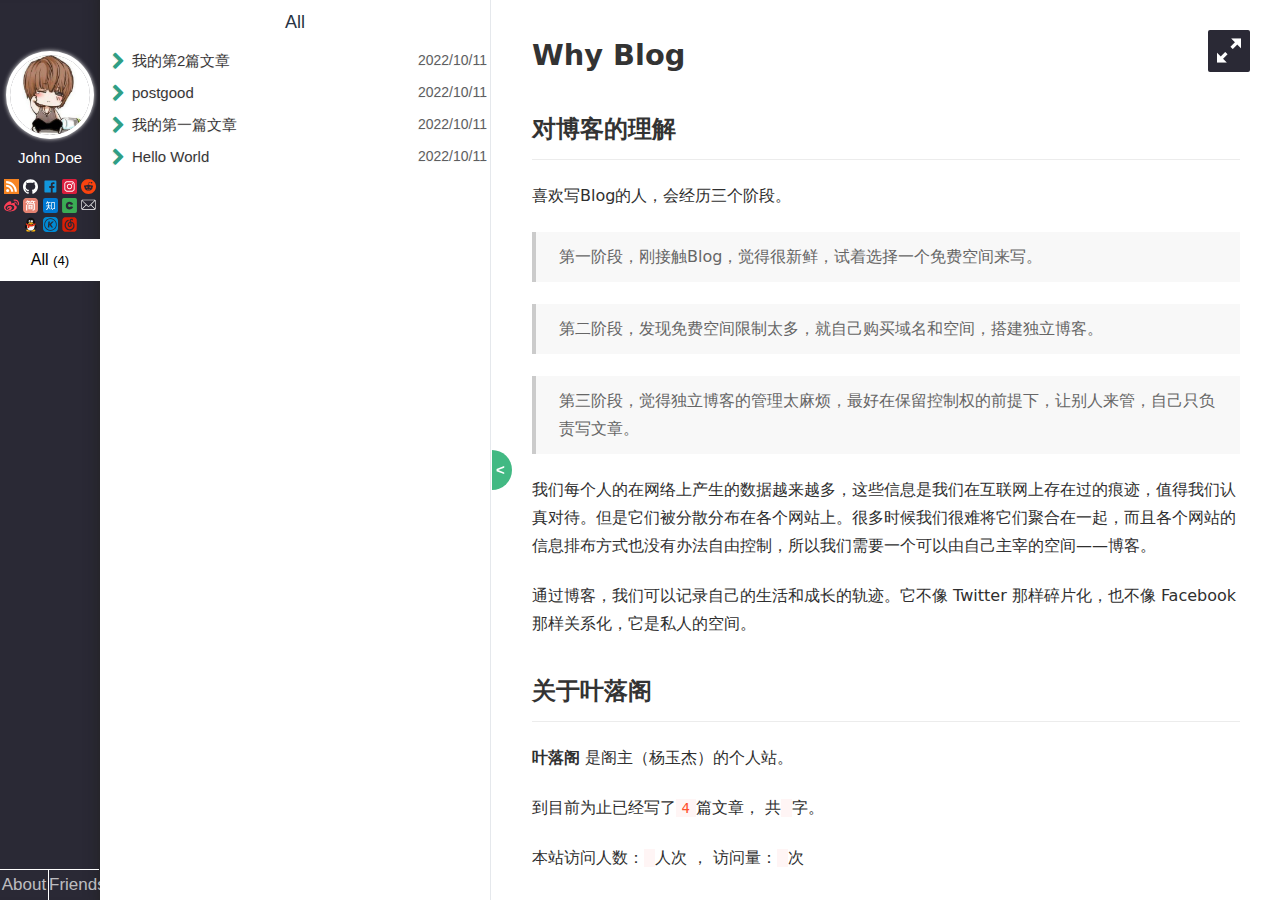
==== commit 66e5e7d7: "Site updated: 2022-10-11 15:58:06" ====
--- a/index.html
+++ b/index.html
@@ -6,11 +6,15 @@
   <meta name="keywords" content="">
   <meta name="description" content="Hexo">
     <meta name="viewport" content="width=device-width, initial-scale=1, maximum-scale=1">
-<meta property="og:type" content="website">
-<meta property="og:title" content="Hexo">
-<meta property="og:url" content="http://example.com/index.html">
+<meta name="description" content="Welcome to Hexo! This is your very first post. Check documentation for more info. If you get any problems when using Hexo, you can find the answer in troubleshooting or you can ask me on GitHub. Quick">
+<meta property="og:type" content="article">
+<meta property="og:title" content="Hello World">
+<meta property="og:url" content="https://ret0xbuff.github.io/2022/10/11/hello-world/index.html">
 <meta property="og:site_name" content="Hexo">
+<meta property="og:description" content="Welcome to Hexo! This is your very first post. Check documentation for more info. If you get any problems when using Hexo, you can find the answer in troubleshooting or you can ask me on GitHub. Quick">
 <meta property="og:locale" content="en_US">
+<meta property="article:published_time" content="2022-10-11T02:20:55.229Z">
+<meta property="article:modified_time" content="2022-10-11T02:20:55.229Z">
 <meta property="article:author" content="John Doe">
 <meta name="twitter:card" content="summary">
 
@@ -238,7 +242,7 @@
     <li>
         <div class="all active" data-rel="All">All
             
-                <small>(1)</small>
+                <small>(4)</small>
             
         </div>
     </li>
@@ -263,7 +267,7 @@
         
     </div>
 </div>
-<input type="hidden" id="yelog_site_posts_number" value="1">
+<input type="hidden" id="yelog_site_posts_number" value="4">
 
 <div style="display: none">
     <span id="busuanzi_value_site_uv"></span>
@@ -315,6 +319,33 @@
 
     
     <nav id="title-list-nav">
+        
+        
+        <a  class="All "
+           href="/2022/10/11/%E6%88%91%E7%9A%84%E7%AC%AC2%E7%AF%87%E6%96%87%E7%AB%A0/"
+           data-tag=""
+           data-author="" >
+            <span class="post-title" title="我的第2篇文章">我的第2篇文章</span>
+            <span class="post-date" title="2022-10-11 15:32:39">2022/10/11</span>
+        </a>
+        
+        
+        <a  class="All "
+           href="/2022/10/11/postgood/"
+           data-tag=""
+           data-author="" >
+            <span class="post-title" title="postgood">postgood</span>
+            <span class="post-date" title="2022-10-11 15:20:37">2022/10/11</span>
+        </a>
+        
+        
+        <a  class="All "
+           href="/2022/10/11/%E6%88%91%E7%9A%84%E7%AC%AC%E4%B8%80%E7%AF%87%E6%96%87%E7%AB%A0/"
+           data-tag=""
+           data-author="" >
+            <span class="post-title" title="我的第一篇文章">我的第一篇文章</span>
+            <span class="post-date" title="2022-10-11 15:18:10">2022/10/11</span>
+        </a>
         
         
         <a  class="All "
@@ -400,7 +431,7 @@
     </div>
 </div>
 <div class="full-toc">
-    <button class="full" data-title="切换全屏 快捷键 s"><span class="min mobile"></span></button>
+    <button class="full" data-title="切换全屏 快捷键 s"><span class="min "></span></button>
 <a class="" id="rocket" ></a>
 
 </div>
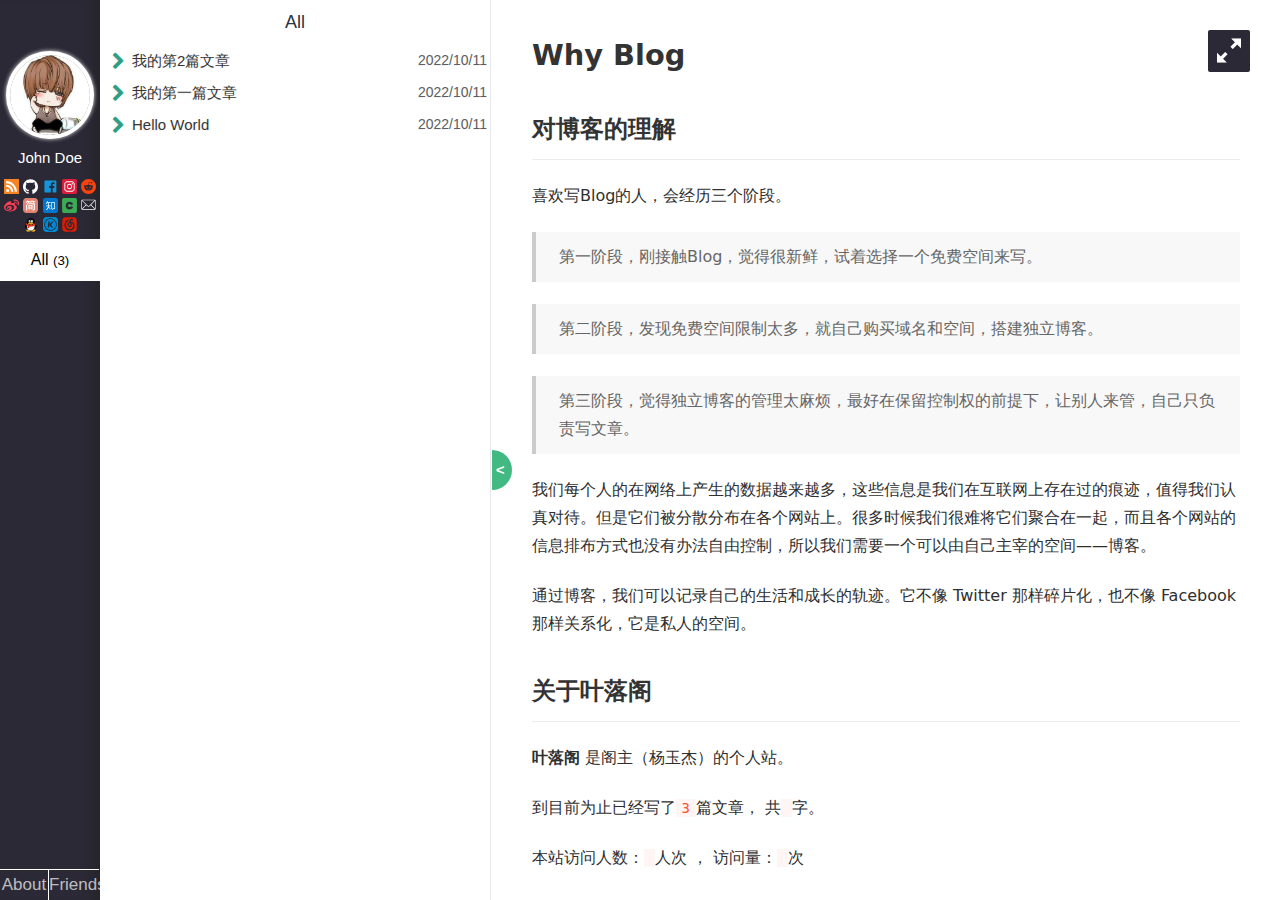
==== commit 9da39da8: "Site updated: 2022-10-12 11:15:01" ====
--- a/index.html
+++ b/index.html
@@ -6,17 +6,20 @@
   <meta name="keywords" content="">
   <meta name="description" content="Hexo">
     <meta name="viewport" content="width=device-width, initial-scale=1, maximum-scale=1">
-<meta name="description" content="Welcome to Hexo! This is your very first post. Check documentation for more info. If you get any problems when using Hexo, you can find the answer in troubleshooting or you can ask me on GitHub. Quick">
+<meta name="description" content="哈哈哈">
 <meta property="og:type" content="article">
-<meta property="og:title" content="Hello World">
-<meta property="og:url" content="https://ret0xbuff.github.io/2022/10/11/hello-world/index.html">
+<meta property="og:title" content="我的第2篇文章">
+<meta property="og:url" content="https://ret0xbuff.github.io/2022/10/11/%E6%88%91%E7%9A%84%E7%AC%AC2%E7%AF%87%E6%96%87%E7%AB%A0/index.html">
 <meta property="og:site_name" content="Hexo">
-<meta property="og:description" content="Welcome to Hexo! This is your very first post. Check documentation for more info. If you get any problems when using Hexo, you can find the answer in troubleshooting or you can ask me on GitHub. Quick">
+<meta property="og:description" content="哈哈哈">
 <meta property="og:locale" content="en_US">
-<meta property="article:published_time" content="2022-10-11T02:20:55.229Z">
-<meta property="article:modified_time" content="2022-10-11T02:20:55.229Z">
+<meta property="og:image" content="https://ret0xbuff.github.io/%E6%88%AA%E5%9B%BE.png">
+<meta property="og:image" content="https://ret0xbuff.github.io/crash.png">
+<meta property="article:published_time" content="2022-10-11T07:32:39.000Z">
+<meta property="article:modified_time" content="2022-10-12T03:10:41.538Z">
 <meta property="article:author" content="John Doe">
 <meta name="twitter:card" content="summary">
+<meta name="twitter:image" content="https://ret0xbuff.github.io/%E6%88%AA%E5%9B%BE.png">
 
 
 <link rel="icon" href="/img/avatar.jpg">
@@ -38,8 +41,6 @@
 <script src="//cdn.jsdelivr.net/npm/nprogress@0.2.0/nprogress.min.js"></script>
 
 
-
-<script src="//cdn.jsdelivr.net/npm/jquery.cookie@1.4.1/jquery.cookie.min.js" ></script>
 
 <script src="/js/iconfont.js?v=1.1.0" ></script>
 
@@ -242,7 +243,7 @@
     <li>
         <div class="all active" data-rel="All">All
             
-                <small>(4)</small>
+                <small>(3)</small>
             
         </div>
     </li>
@@ -267,7 +268,7 @@
         
     </div>
 </div>
-<input type="hidden" id="yelog_site_posts_number" value="4">
+<input type="hidden" id="yelog_site_posts_number" value="3">
 
 <div style="display: none">
     <span id="busuanzi_value_site_uv"></span>
@@ -327,15 +328,6 @@
            data-author="" >
             <span class="post-title" title="我的第2篇文章">我的第2篇文章</span>
             <span class="post-date" title="2022-10-11 15:32:39">2022/10/11</span>
-        </a>
-        
-        
-        <a  class="All "
-           href="/2022/10/11/postgood/"
-           data-tag=""
-           data-author="" >
-            <span class="post-title" title="postgood">postgood</span>
-            <span class="post-date" title="2022-10-11 15:20:37">2022/10/11</span>
         </a>
         
         
@@ -421,6 +413,31 @@
         </p>
         
         
+    <div id="comments">
+    <!-- 来必力City版安装代码 -->
+    <div id="lv-container" data-id="city" data-uid="MTAyMC81NzQxNi8zMzg4MA==">
+        <script type="text/javascript">
+			(function(d, s) {
+				var j, e = d.getElementsByTagName(s)[0];
+
+				if (typeof LivereTower === 'function') { return; }
+
+				j = d.createElement(s);
+				window.livereOptions = {
+					eagerLoading: true,
+					scrollEventTargetSelector: '#post'
+                }
+				j.src = 'https://cdn-city.livere.com/js/embed.dist.js';
+				j.async = true;
+				e.parentNode.insertBefore(j, e);
+			})(document, 'script');
+        </script>
+        <noscript> 为正常使用来必力评论功能请激活JavaScript</noscript>
+    </div>
+    <!-- City版安装代码已完成 -->
+</div>
+
+
     </div>
     <div class="copyright">
         <p class="footer-entry">
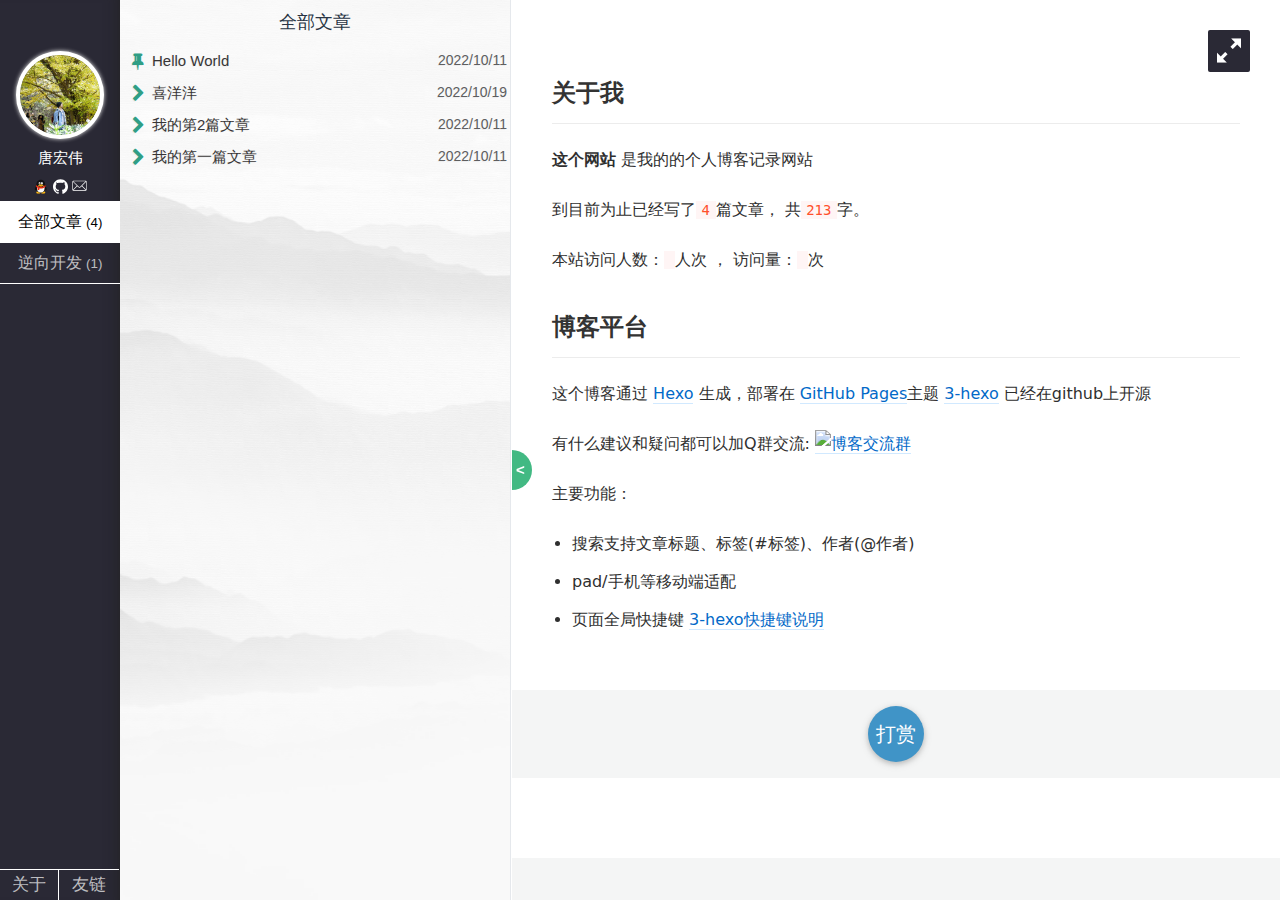
==== commit 843a72a9: "Site updated: 2022-10-21 10:27:16" ====
--- a/index.html
+++ b/index.html
@@ -2,24 +2,23 @@
 <html>
 <head>
   <meta charset="utf-8">
-  <title>Hexo</title>
+  <title>唐宏伟的个人博客</title>
   <meta name="keywords" content="">
-  <meta name="description" content="Hexo">
+  <meta name="description" content="唐宏伟的个人博客">
     <meta name="viewport" content="width=device-width, initial-scale=1, maximum-scale=1">
-<meta name="description" content="哈哈哈">
-<meta property="og:type" content="article">
-<meta property="og:title" content="我的第2篇文章">
-<meta property="og:url" content="https://ret0xbuff.github.io/2022/10/11/%E6%88%91%E7%9A%84%E7%AC%AC2%E7%AF%87%E6%96%87%E7%AB%A0/index.html">
-<meta property="og:site_name" content="Hexo">
-<meta property="og:description" content="哈哈哈">
-<meta property="og:locale" content="en_US">
-<meta property="og:image" content="https://ret0xbuff.github.io/%E6%88%AA%E5%9B%BE.png">
-<meta property="og:image" content="https://ret0xbuff.github.io/crash.png">
-<meta property="article:published_time" content="2022-10-11T07:32:39.000Z">
-<meta property="article:modified_time" content="2022-10-12T03:10:41.538Z">
-<meta property="article:author" content="John Doe">
+<meta name="description" content="这个我的个人博客  测试下在线图片">
+<meta property="og:type" content="website">
+<meta property="og:title" content="about">
+<meta property="og:url" content="https://ret0xbuff.github.io/about/index.html">
+<meta property="og:site_name" content="唐宏伟的个人博客">
+<meta property="og:description" content="这个我的个人博客  测试下在线图片">
+<meta property="og:locale" content="zh_CN">
+<meta property="og:image" content="https://i.loli.net/2019/07/22/5d3521411f3f169375.png">
+<meta property="article:published_time" content="2022-10-19T06:56:52.000Z">
+<meta property="article:modified_time" content="2022-10-19T08:48:32.067Z">
+<meta property="article:author" content="唐宏伟">
 <meta name="twitter:card" content="summary">
-<meta name="twitter:image" content="https://ret0xbuff.github.io/%E6%88%AA%E5%9B%BE.png">
+<meta name="twitter:image" content="https://i.loli.net/2019/07/22/5d3521411f3f169375.png">
 
 
 <link rel="icon" href="/img/avatar.jpg">
@@ -49,7 +48,7 @@
   <input class="theme_disqus_on" value="false">
   <input class="theme_preload_comment" value="">
   <input class="theme_blog_path" value="">
-  <input id="theme_shortcut" value="true" />
+  <input id="theme_shortcut" value="false" />
   <input id="theme_highlight_on" value="true" />
   <input id="theme_code_copy" value="true" />
 </div>
@@ -65,18 +64,18 @@
          src="/img/avatar.jpg"/>
 </a>
 <div class="author">
-    <span>John Doe</span>
+    <span>唐宏伟</span>
 </div>
 
 <div class="icon">
     
         
-            <a title="rss"
-               href="/atom.xml"
+            <a title="qq"
+               href="http://wpa.qq.com/msgrd?v=3&uin=429434971&site=qq&menu=yes"
                target="_blank">
                 
                     <svg class="iconfont-svg" aria-hidden="true">
-                        <use xlink:href="#icon-rss"></use>
+                        <use xlink:href="#icon-qq"></use>
                     </svg>
                 
             </a>
@@ -84,7 +83,7 @@
     
         
             <a title="github"
-               href="https://github.com/yelog"
+               href="https://github.com/Ret0xBuff"
                target="_blank">
                 
                     <svg class="iconfont-svg" aria-hidden="true">
@@ -95,100 +94,8 @@
         
     
         
-            <a title="facebook"
-               href="https://www.facebook.com/faker.tops"
-               target="_blank">
-                
-                    <svg class="iconfont-svg" aria-hidden="true">
-                        <use xlink:href="#icon-facebook"></use>
-                    </svg>
-                
-            </a>
-        
-    
-        
-    
-        
-    
-        
-            <a title="instagram"
-               href="https://www.facebook.com/faker.tops"
-               target="_blank">
-                
-                    <svg class="iconfont-svg" aria-hidden="true">
-                        <use xlink:href="#icon-instagram"></use>
-                    </svg>
-                
-            </a>
-        
-    
-        
-            <a title="reddit"
-               href="https://www.reddit.com/user/yelog/"
-               target="_blank">
-                
-                    <svg class="iconfont-svg" aria-hidden="true">
-                        <use xlink:href="#icon-reddit"></use>
-                    </svg>
-                
-            </a>
-        
-    
-        
-            <a title="weibo"
-               href="http://weibo.com/u/2307534817"
-               target="_blank">
-                
-                    <svg class="iconfont-svg" aria-hidden="true">
-                        <use xlink:href="#icon-weibo"></use>
-                    </svg>
-                
-            </a>
-        
-    
-        
-            <a title="jianshu"
-               href="https://www.jianshu.com/u/ff56736de7cf"
-               target="_blank">
-                
-                    <svg class="iconfont-svg" aria-hidden="true">
-                        <use xlink:href="#icon-jianshu"></use>
-                    </svg>
-                
-            </a>
-        
-    
-        
-            <a title="zhihu"
-               href="https://www.zhihu.com/people/jaytp/activities"
-               target="_blank">
-                
-                    <svg class="iconfont-svg" aria-hidden="true">
-                        <use xlink:href="#icon-zhihu"></use>
-                    </svg>
-                
-            </a>
-        
-    
-        
-    
-        
-            <a title="oschina"
-               href="https://my.oschina.net/yelog"
-               target="_blank">
-                
-                    <svg class="iconfont-svg" aria-hidden="true">
-                        <use xlink:href="#icon-oschina"></use>
-                    </svg>
-                
-            </a>
-        
-    
-        
-    
-        
             <a title="email"
-               href="mailto:jaytp@qq.com"
+               href="mailto:429434971@qq.com"
                target="_blank">
                 
                     <svg class="iconfont-svg" aria-hidden="true">
@@ -199,39 +106,31 @@
         
     
         
-            <a title="qq"
-               href="http://wpa.qq.com/msgrd?v=3&uin=872336115&site=qq&menu=yes"
-               target="_blank">
-                
-                    <svg class="iconfont-svg" aria-hidden="true">
-                        <use xlink:href="#icon-qq"></use>
-                    </svg>
-                
-            </a>
-        
-    
-        
-            <a title="kugou"
-               href="https://www.kugou.com/"
-               target="_blank">
-                
-                    <svg class="iconfont-svg" aria-hidden="true">
-                        <use xlink:href="#icon-kugou"></use>
-                    </svg>
-                
-            </a>
-        
-    
-        
-            <a title="neteasemusic"
-               href="https://music.163.com/#/user/home?id=88151013"
-               target="_blank">
-                
-                    <svg class="iconfont-svg" aria-hidden="true">
-                        <use xlink:href="#icon-neteasemusic"></use>
-                    </svg>
-                
-            </a>
+    
+        
+    
+        
+    
+        
+    
+        
+    
+        
+    
+        
+    
+        
+    
+        
+    
+        
+    
+        
+    
+        
+    
+        
+    
         
     
 </div>
@@ -241,12 +140,47 @@
 
 <ul>
     <li>
-        <div class="all active" data-rel="All">All
-            
-                <small>(3)</small>
+        <div class="all active" data-rel="全部文章">全部文章
+            
+                <small>(4)</small>
             
         </div>
     </li>
+    
+        
+            
+                <li>
+                    <div data-rel="逆向开发">
+                        <i class="fold iconfont icon-right"></i>
+                        
+                        逆向开发
+                        <small>(1)</small>
+                        
+                    </div>
+                    
+                        <ul class="sub hide">
+                            
+                                <li>
+                                    <div data-rel="逆向开发<--->Xposed">
+                                        
+                                        Xposed
+                                        
+                                            <small>(1
+                                                )</small>
+                                        
+                                    </div>
+                                    
+                                </li>
+                            
+                        </ul>
+                    
+                </li>
+            
+        
+    
+        
+            
+        
     
 </ul>
 <div class="left-bottom">
@@ -260,16 +194,16 @@
         
             <a class="about  hasFriend  site_url"
                
-               href="/about">About</a>
+               href="/about">关于</a>
         
         <a style="width: 50%"
                 
-                                           class="friends">Friends</a>
-        
-    </div>
-</div>
-<input type="hidden" id="yelog_site_posts_number" value="3">
-
+                                           class="friends">友链</a>
+        
+    </div>
+</div>
+<input type="hidden" id="yelog_site_posts_number" value="4">
+<input type="hidden" id="yelog_site_word_count" value="213">
 <div style="display: none">
     <span id="busuanzi_value_site_uv"></span>
     <span id="busuanzi_value_site_pv"></span>
@@ -279,13 +213,13 @@
     <div class="nav-right">
         <div class="friends-area">
     <div class="friends-title">
-        Links
+        友情链接
         <i class="iconfont icon-left"></i>
     </div>
     <div class="friends-content">
         <ul>
             
-            <li><a target="_blank" href="http://yelog.org/">叶落阁</a></li>
+            <li><a target="_blank" href="https://ret0xbuff.github.io/">欢迎交换友链</a></li>
             
         </ul>
     </div>
@@ -293,9 +227,9 @@
         <div class="title-list">
     <div class="right-top">
         <div id="default-panel">
-            <i class="iconfont icon-search" data-title="搜索 快捷键 i"></i>
-            <div class="right-title">All</div>
-            <i class="iconfont icon-file-tree" data-title="切换到大纲视图 快捷键 w"></i>
+            <i class="iconfont icon-search" data-title="搜索"></i>
+            <div class="right-title">全部文章</div>
+            <i class="iconfont icon-file-tree" data-title="切换到大纲视图"></i>
         </div>
         <div id="search-panel">
             <i class="iconfont icon-left" data-title="返回"></i>
@@ -314,40 +248,73 @@
     <input id="tag-search" />
     <div class="tag-wrapper">
         
-    </div>
-
-</div>
-
+            <li class="article-tag-list-item">
+                <i class="iconfont icon-tag"></i><a>3-hexo</a>
+            </li>
+        
+            <li class="article-tag-list-item">
+                <i class="iconfont icon-tag"></i><a>奥利给</a>
+            </li>
+        
+            <li class="article-tag-list-item">
+                <i class="iconfont icon-tag"></i><a>多开</a>
+            </li>
+        
+            <li class="article-tag-list-item">
+                <i class="iconfont icon-tag"></i><a>hexo5555</a>
+            </li>
+        
+            <li class="article-tag-list-item">
+                <i class="iconfont icon-tag"></i><a>IO重定向</a>
+            </li>
+        
+    </div>
+
+</div>
+
+    
+    <div id="local-search-result">
+
+    </div>
     
     <nav id="title-list-nav">
         
         
-        <a  class="All "
+        <a id="top" class="全部文章 "
+           href="/2022/10/11/hello-world/"
+           data-tag="hexo5555"
+           data-author="" >
+            <span class="post-title" title="Hello World">Hello World</span>
+            <span class="post-date" title="2022-10-11 10:20:55">2022/10/11</span>
+        </a>
+        
+        
+        <a  class="全部文章 "
+           href="/2022/10/19/%E5%96%9C%E6%B4%8B%E6%B4%8B/"
+           data-tag=""
+           data-author="" >
+            <span class="post-title" title="喜洋洋">喜洋洋</span>
+            <span class="post-date" title="2022-10-19 16:18:51">2022/10/19</span>
+        </a>
+        
+        
+        <a  class="全部文章 "
            href="/2022/10/11/%E6%88%91%E7%9A%84%E7%AC%AC2%E7%AF%87%E6%96%87%E7%AB%A0/"
-           data-tag=""
+           data-tag="hexo5555,3-hexo,奥利给"
            data-author="" >
             <span class="post-title" title="我的第2篇文章">我的第2篇文章</span>
             <span class="post-date" title="2022-10-11 15:32:39">2022/10/11</span>
         </a>
         
         
-        <a  class="All "
+        <a  class="全部文章 逆向开发 Xposed "
            href="/2022/10/11/%E6%88%91%E7%9A%84%E7%AC%AC%E4%B8%80%E7%AF%87%E6%96%87%E7%AB%A0/"
-           data-tag=""
+           data-tag="多开,IO重定向"
            data-author="" >
             <span class="post-title" title="我的第一篇文章">我的第一篇文章</span>
             <span class="post-date" title="2022-10-11 15:18:10">2022/10/11</span>
         </a>
         
-        
-        <a  class="All "
-           href="/2022/10/11/hello-world/"
-           data-tag=""
-           data-author="" >
-            <span class="post-title" title="Hello World">Hello World</span>
-            <span class="post-date" title="2022-10-11 10:20:55">2022/10/11</span>
-        </a>
-        
         <div id="no-item-tips">
 
         </div>
@@ -358,7 +325,7 @@
 
     </div>
     <div class="hide-list">
-        <div class="semicircle" data-title="切换全屏 快捷键 s">
+        <div class="semicircle" data-title="切换全屏">
             <div class="brackets first"><</div>
             <div class="brackets">&gt;</div>
         </div>
@@ -369,7 +336,7 @@
         <article class="index">
             <div class="toc-ref">
     
-        <ol class="toc"><li class="toc-item toc-level-1"><a class="toc-link" href="#Why-Blog"><span class="toc-text">Why Blog</span></a><ol class="toc-child"><li class="toc-item toc-level-2"><a class="toc-link" href="#%E5%AF%B9%E5%8D%9A%E5%AE%A2%E7%9A%84%E7%90%86%E8%A7%A3"><span class="toc-text">对博客的理解</span></a></li><li class="toc-item toc-level-2"><a class="toc-link" href="#%E5%85%B3%E4%BA%8E%E5%8F%B6%E8%90%BD%E9%98%81"><span class="toc-text">关于叶落阁</span></a></li><li class="toc-item toc-level-2"><a class="toc-link" href="#%E5%8D%9A%E5%AE%A2%E5%B9%B3%E5%8F%B0"><span class="toc-text">博客平台</span></a></li></ol></li></ol>
+        <ol class="toc"><li class="toc-item toc-level-2"><a class="toc-link" href="#%E5%85%B3%E4%BA%8E%E6%88%91"><span class="toc-text">关于我</span></a></li><li class="toc-item toc-level-2"><a class="toc-link" href="#%E5%8D%9A%E5%AE%A2%E5%B9%B3%E5%8F%B0"><span class="toc-text">博客平台</span></a></li></ol>
     
 <style>
     .left-col .switch-btn,
@@ -382,23 +349,11 @@
     }
 </style>
 </div>
-            <h1 id="Why-Blog"><a href="#Why-Blog" class="headerlink" title="Why Blog"></a>Why Blog</h1><h2 id="对博客的理解"><a href="#对博客的理解" class="headerlink" title="对博客的理解"></a>对博客的理解</h2><p>喜欢写Blog的人，会经历三个阶段。</p>
-<blockquote>
-<p>第一阶段，刚接触Blog，觉得很新鲜，试着选择一个免费空间来写。</p>
-</blockquote>
-<blockquote>
-<p>第二阶段，发现免费空间限制太多，就自己购买域名和空间，搭建独立博客。</p>
-</blockquote>
-<blockquote>
-<p>第三阶段，觉得独立博客的管理太麻烦，最好在保留控制权的前提下，让别人来管，自己只负责写文章。</p>
-</blockquote>
-<p>我们每个人的在网络上产生的数据越来越多，这些信息是我们在互联网上存在过的痕迹，值得我们认真对待。但是它们被分散分布在各个网站上。很多时候我们很难将它们聚合在一起，而且各个网站的信息排布方式也没有办法自由控制，所以我们需要一个可以由自己主宰的空间——博客。</p>
-<p>通过博客，我们可以记录自己的生活和成长的轨迹。它不像 Twitter 那样碎片化，也不像 Facebook 那样关系化，它是私人的空间。</p>
-<h2 id="关于叶落阁"><a href="#关于叶落阁" class="headerlink" title="关于叶落阁"></a>关于叶落阁</h2><p><strong>叶落阁</strong> 是阁主（杨玉杰）的个人站。</p>
+            <h2 id="关于我"><a href="#关于我" class="headerlink" title="关于我"></a>关于我</h2><p><strong>这个网站</strong> 是我的的个人博客记录网站</p>
 <p>到目前为止已经写了<code class="article_number"></code>篇文章， 共<code class="site_word_count"></code>字。</p>
 <p>本站访问人数：<code class="site_uv"></code>人次 ， 访问量：<code class="site_pv"></code>次</p>
 <h2 id="博客平台"><a href="#博客平台" class="headerlink" title="博客平台"></a>博客平台</h2><p>这个博客通过 <a target="_blank" rel="noopener" href="https://hexo.io/">Hexo</a> 生成，部署在 <a target="_blank" rel="noopener" href="https://pages.github.com/">GitHub Pages</a>主题 <a target="_blank" rel="noopener" href="https://github.com/yelog/hexo-theme-3-hexo">3-hexo</a> 已经在github上开源</p>
-<p><code>3-hexo</code> 主题使用交流可以加 Q群: <a target="_blank" href="//shang.qq.com/wpa/qunwpa?idkey=e8cf083cc097141eaf323396f1766809b8e90ff00c67bb441898f672892f6904"><img data-ignore border="0" src="//pub.idqqimg.com/wpa/images/group.png" alt="3-hexo使用交流" title="3-hexo使用交流"></a></p>
+<p>有什么建议和疑问都可以加Q群交流: <a target="_blank" href="https://qm.qq.com/cgi-bin/qm/qr?k=BofFKUPmGE8OUBdFRhdGKR_Mo07hPROh&jump_from=webapi&authKey=bdPi7ca5JRzX0SnqcUYgDXjzGlMk0kISWlOKoqhsenJB6Zz/DE6TGlFWe/N3p0DS"><img data-ignore  border="0" src="//pub.idqqimg.com/wpa/images/group.png" alt="博客交流群" title="博客交流群"></a></p>
 <p>主要功能：</p>
 <ul>
 <li>搜索支持文章标题、标签(#标签)、作者(@作者)</li>
@@ -409,7 +364,7 @@
         </article>
         
         <p>
-            <a  class="dashang" onclick="dashangToggle()">赏</a>
+            <a  class="dashang" onclick="dashangToggle()">打赏</a>
         </p>
         
         
@@ -441,14 +396,18 @@
     </div>
     <div class="copyright">
         <p class="footer-entry">
-    ©2016-2020 Yelog
+    Copyright © 2022 唐宏伟 版权所有
 </p>
+
+<!--
 <p class="footer-entry">Built with <a href="https://hexo.io/" target="_blank">Hexo</a> and <a href="https://github.com/yelog/hexo-theme-3-hexo" target="_blank">3-hexo</a> theme</p>
+-->
+
 
     </div>
 </div>
 <div class="full-toc">
-    <button class="full" data-title="切换全屏 快捷键 s"><span class="min "></span></button>
+    <button class="full" data-title="切换全屏"><span class="min "></span></button>
 <a class="" id="rocket" ></a>
 
 </div>
@@ -457,7 +416,7 @@
 <div class="shang_box">
     <a class="shang_close"  onclick="dashangToggle()">×</a>
     <div class="shang_tit">
-        <p>Help us with donation</p>
+        <p>喜欢就点赞,疼爱就打赏</p>
     </div>
     <div class="shang_payimg">
         <div class="pay_img">
@@ -466,7 +425,7 @@
         </div>
     </div>
     <div class="shang_payselect">
-        <span><label><input type="radio" name="pay" checked value="alipay">alipay</label></span><span><label><input type="radio" name="pay" value="weixin">weixin</label></span>
+        <span><label><input type="radio" name="pay" checked value="alipay">支付宝</label></span><span><label><input type="radio" name="pay" value="weixin">微信</label></span>
     </div>
 </div>
 
@@ -496,6 +455,20 @@
 
         /*高亮代码块行号*/
         
+        $('pre code').each(function(){
+            var lines = $(this).text().trim().split('\n').length, widther='';
+            if (lines>99) {
+                widther = 'widther'
+            }
+            var $numbering = $('<ul/>').addClass('pre-numbering ' + widther).attr("unselectable","on");
+            $(this).addClass('has-numbering ' + widther)
+                    .parent()
+                    .append($numbering);
+            for(var i=1;i<=lines;i++){
+                $numbering.append($('<li/>').text(i));
+            }
+        });
+        
 
         /*访问数量*/
         
@@ -506,6 +479,25 @@
         $('.pre-numbering').css('line-height',$('.has-numbering').css('line-height'));
 
         
+        
+        /* 渲染*/
+        function HTMLDecode(text) {
+            var temp = document.createElement("div");
+            temp.innerHTML = text;
+            var output = temp.innerText || temp.textContent;
+            temp = null;
+            return output;
+        }
+        if (window.mermaid){
+            window.mermaid = null
+        }
+        $.getScript("//cdn.jsdelivr.net/npm/mermaid@8.4.2/dist/mermaid.min.js", function () {
+            var mermaidOptions = JSON.parse(HTMLDecode("{&#34;theme&#34;:&#34;default&#34;,&#34;startOnLoad&#34;:true,&#34;flowchart&#34;:{&#34;useMaxWidth&#34;:false,&#34;htmlLabels&#34;:true}}"))
+            if (window.mermaid) {
+                mermaid.initialize(mermaidOptions)
+                mermaid.contentLoaded()
+            }
+        })
         
     }
 
@@ -521,6 +513,38 @@
 
 <!--加入行号的高亮代码块样式-->
 
+<style>
+    pre{
+        position: relative;
+        margin-bottom: 24px;
+        border-radius: 10px;
+        border: 1px solid #e2dede;
+        background: #FFF;
+        overflow: hidden;
+    }
+    code.has-numbering{
+        margin-left: 30px;
+    }
+    code.has-numbering.widther{
+        margin-left: 35px;
+    }
+    .pre-numbering{
+        margin: 0;
+        position: absolute;
+        top: 0;
+        left: 0;
+        width: 20px;
+        padding: 0.5em 3px 0.7em 5px;
+        border-right: 1px solid #C3CCD0;
+        text-align: right;
+        color: #AAA;
+        background-color: #fafafa;
+    }
+    .pre-numbering.widther {
+        width: 35px;
+    }
+</style>
+
 <!--自定义样式设置-->
 <style>
     
@@ -538,21 +562,21 @@
     
     @media screen and (max-width: 1468px) {
         .nav {
-            width: 492px;
+            width: 512px;
         }
         .nav.fullscreen {
-            margin-left: -492px;
+            margin-left: -512px;
         }
         .nav-left {
-            width: 100px;
+            width: 120px;
         }
     }
     
     
     @media screen and (max-width: 1024px) {
         .nav {
-            width: 492px;
-            margin-left: -492px
+            width: 512px;
+            margin-left: -512px
         }
         .nav.fullscreen {
             margin-left: 0;
@@ -598,6 +622,25 @@
 
     /*文章列表背景图*/
     
+    .nav-right:before {
+        content: ' ';
+        display: block;
+        position: absolute;
+        left: 0;
+        top: 0;
+        width: 100%;
+        height: 100%;
+        opacity: 0.2;
+        background: url("/img/article-list-background.jpeg");
+        background-repeat: no-repeat;
+        background-position: 50% 0;
+        -ms-background-size: cover;
+        -o-background-size: cover;
+        -moz-background-size: cover;
+        -webkit-background-size: cover;
+        background-size: cover;
+    }
+    
 
     
 </style>
@@ -608,4 +651,37 @@
 
 
 
+<div id="musicMouseDrag" style="position:fixed; z-index: 9999; bottom: 0; right: 650px;">
+	<div id="musicDragArea" style="position: absolute; top: 0; left: 0; width: 100%;height: 10px;cursor: move; z-index: 10;"></div>
+	<iframe frameborder="no" border="0" marginwidth="0" marginheight="0" width=330 height=110 src="//music.163.com/outchain/player?type=0&id=7628431170&auto=1&height=90"></iframe>
+</div>
+
+<!--以下代码是为了支持随时拖动音乐控件的位置，如没有需求，可去掉下面代码-->
+<script>
+    var $DOC = $(document)
+    $('#musicMouseDrag').on('mousedown', function (e) {
+      // 阻止文本选中
+      $DOC.bind("selectstart", function () {
+        return false;
+      });
+      $('#musicDragArea').css('height', '100%');
+      var $moveTarget = $('#musicMouseDrag');
+      $moveTarget.css('border', '1px dashed grey')
+      var div_x = e.pageX - $moveTarget.offset().left;
+      var div_y = e.pageY - $moveTarget.offset().top;
+      $DOC.on('mousemove', function (e) {
+        var targetX = e.pageX - div_x;
+        var targetY = e.pageY - div_y;
+        targetX = targetX < 0 ? 0 : (targetX + $moveTarget.outerWidth() >= window.innerWidth) ? window.innerWidth - $moveTarget.outerWidth() : targetX;
+        targetY = targetY < 0 ? 0 : (targetY + $moveTarget.outerHeight() >= window.innerHeight) ? window.innerHeight - $moveTarget.outerHeight() : targetY;
+        $moveTarget.css({'left': targetX + 'px', 'top': targetY + 'px', 'bottom': 'inherit', 'right': 'inherit'})
+      }).on('mouseup', function () {
+        $DOC.unbind("selectstart");
+        $DOC.off('mousemove')
+        $DOC.off('mouseup')
+        $moveTarget.css('border', 'none')
+        $('#musicDragArea').css('height', '10px');
+      })
+    })
+</script>
 </html>
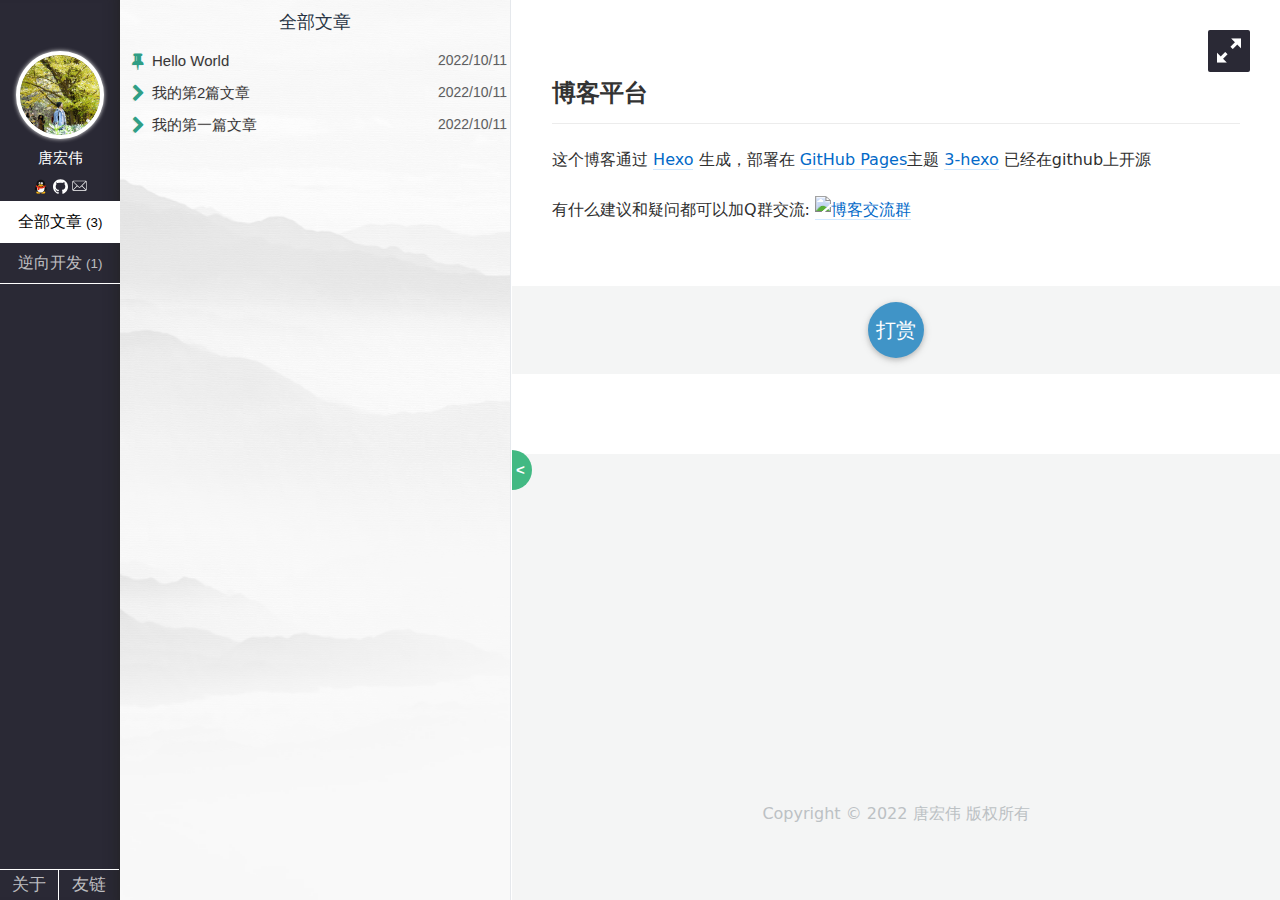
==== commit b8335726: "Site updated: 2022-10-21 14:25:09" ====
--- a/index.html
+++ b/index.html
@@ -6,19 +6,17 @@
   <meta name="keywords" content="">
   <meta name="description" content="唐宏伟的个人博客">
     <meta name="viewport" content="width=device-width, initial-scale=1, maximum-scale=1">
-<meta name="description" content="这个我的个人博客  测试下在线图片">
+<meta name="description" content="关于我这个网站 是我的的个人博客记录网站 到目前为止已经写了篇文章， 共字。 本站访问人数：人次 ， 访问量：次">
 <meta property="og:type" content="website">
 <meta property="og:title" content="about">
 <meta property="og:url" content="https://ret0xbuff.github.io/about/index.html">
 <meta property="og:site_name" content="唐宏伟的个人博客">
-<meta property="og:description" content="这个我的个人博客  测试下在线图片">
+<meta property="og:description" content="关于我这个网站 是我的的个人博客记录网站 到目前为止已经写了篇文章， 共字。 本站访问人数：人次 ， 访问量：次">
 <meta property="og:locale" content="zh_CN">
-<meta property="og:image" content="https://i.loli.net/2019/07/22/5d3521411f3f169375.png">
 <meta property="article:published_time" content="2022-10-19T06:56:52.000Z">
-<meta property="article:modified_time" content="2022-10-19T08:48:32.067Z">
+<meta property="article:modified_time" content="2022-10-21T06:04:21.046Z">
 <meta property="article:author" content="唐宏伟">
 <meta name="twitter:card" content="summary">
-<meta name="twitter:image" content="https://i.loli.net/2019/07/22/5d3521411f3f169375.png">
 
 
 <link rel="icon" href="/img/avatar.jpg">
@@ -142,7 +140,7 @@
     <li>
         <div class="all active" data-rel="全部文章">全部文章
             
-                <small>(4)</small>
+                <small>(3)</small>
             
         </div>
     </li>
@@ -202,8 +200,8 @@
         
     </div>
 </div>
-<input type="hidden" id="yelog_site_posts_number" value="4">
-<input type="hidden" id="yelog_site_word_count" value="213">
+<input type="hidden" id="yelog_site_posts_number" value="3">
+<input type="hidden" id="yelog_site_word_count" value="210">
 <div style="display: none">
     <span id="busuanzi_value_site_uv"></span>
     <span id="busuanzi_value_site_pv"></span>
@@ -290,15 +288,6 @@
         
         
         <a  class="全部文章 "
-           href="/2022/10/19/%E5%96%9C%E6%B4%8B%E6%B4%8B/"
-           data-tag=""
-           data-author="" >
-            <span class="post-title" title="喜洋洋">喜洋洋</span>
-            <span class="post-date" title="2022-10-19 16:18:51">2022/10/19</span>
-        </a>
-        
-        
-        <a  class="全部文章 "
            href="/2022/10/11/%E6%88%91%E7%9A%84%E7%AC%AC2%E7%AF%87%E6%96%87%E7%AB%A0/"
            data-tag="hexo5555,3-hexo,奥利给"
            data-author="" >
@@ -308,7 +297,7 @@
         
         
         <a  class="全部文章 逆向开发 Xposed "
-           href="/2022/10/11/%E6%88%91%E7%9A%84%E7%AC%AC%E4%B8%80%E7%AF%87%E6%96%87%E7%AB%A0/"
+           href="/2022/10/11/%E6%88%91%E7%9A%84%E7%AC%AC1%E7%AF%87%E6%96%87%E7%AB%A0/"
            data-tag="多开,IO重定向"
            data-author="" >
             <span class="post-title" title="我的第一篇文章">我的第一篇文章</span>
@@ -336,7 +325,7 @@
         <article class="index">
             <div class="toc-ref">
     
-        <ol class="toc"><li class="toc-item toc-level-2"><a class="toc-link" href="#%E5%85%B3%E4%BA%8E%E6%88%91"><span class="toc-text">关于我</span></a></li><li class="toc-item toc-level-2"><a class="toc-link" href="#%E5%8D%9A%E5%AE%A2%E5%B9%B3%E5%8F%B0"><span class="toc-text">博客平台</span></a></li></ol>
+        <ol class="toc"><li class="toc-item toc-level-2"><a class="toc-link" href="#%E5%8D%9A%E5%AE%A2%E5%B9%B3%E5%8F%B0"><span class="toc-text">博客平台</span></a></li></ol>
     
 <style>
     .left-col .switch-btn,
@@ -349,17 +338,8 @@
     }
 </style>
 </div>
-            <h2 id="关于我"><a href="#关于我" class="headerlink" title="关于我"></a>关于我</h2><p><strong>这个网站</strong> 是我的的个人博客记录网站</p>
-<p>到目前为止已经写了<code class="article_number"></code>篇文章， 共<code class="site_word_count"></code>字。</p>
-<p>本站访问人数：<code class="site_uv"></code>人次 ， 访问量：<code class="site_pv"></code>次</p>
-<h2 id="博客平台"><a href="#博客平台" class="headerlink" title="博客平台"></a>博客平台</h2><p>这个博客通过 <a target="_blank" rel="noopener" href="https://hexo.io/">Hexo</a> 生成，部署在 <a target="_blank" rel="noopener" href="https://pages.github.com/">GitHub Pages</a>主题 <a target="_blank" rel="noopener" href="https://github.com/yelog/hexo-theme-3-hexo">3-hexo</a> 已经在github上开源</p>
+            <h2 id="博客平台"><a href="#博客平台" class="headerlink" title="博客平台"></a>博客平台</h2><p>这个博客通过 <a target="_blank" rel="noopener" href="https://hexo.io/">Hexo</a> 生成，部署在 <a target="_blank" rel="noopener" href="https://pages.github.com/">GitHub Pages</a>主题 <a target="_blank" rel="noopener" href="https://github.com/yelog/hexo-theme-3-hexo">3-hexo</a> 已经在github上开源</p>
 <p>有什么建议和疑问都可以加Q群交流: <a target="_blank" href="https://qm.qq.com/cgi-bin/qm/qr?k=BofFKUPmGE8OUBdFRhdGKR_Mo07hPROh&jump_from=webapi&authKey=bdPi7ca5JRzX0SnqcUYgDXjzGlMk0kISWlOKoqhsenJB6Zz/DE6TGlFWe/N3p0DS"><img data-ignore  border="0" src="//pub.idqqimg.com/wpa/images/group.png" alt="博客交流群" title="博客交流群"></a></p>
-<p>主要功能：</p>
-<ul>
-<li>搜索支持文章标题、标签(#标签)、作者(@作者)</li>
-<li>pad&#x2F;手机等移动端适配</li>
-<li>页面全局快捷键 <a target="_blank" rel="noopener" href='http://yelog.org/2017/03/24/3-hexo-shortcuts/'>3-hexo快捷键说明</a></li>
-</ul>
 
         </article>
         
